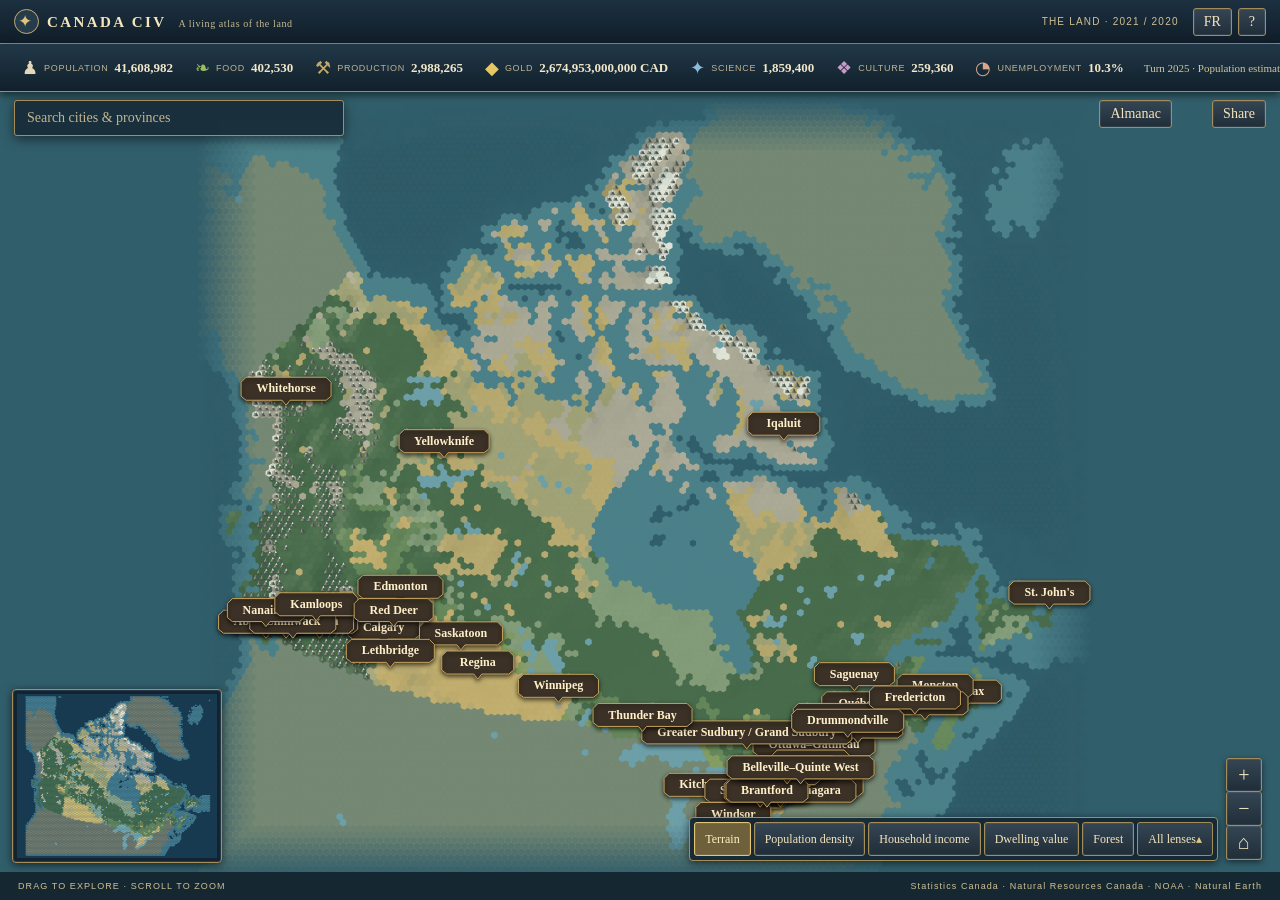
==== web/index.html @ 25f33d13 "ws-hooks: wire shared shell hooks for hash, clicks, chrome, and Escape" ====
<!doctype html>
<html lang="en">
<head>
  <meta charset="utf-8">
  <meta name="viewport" content="width=device-width, initial-scale=1">
  <title>Canada Civ</title>
  <link rel="stylesheet" href="css/style.css">
  <link rel="stylesheet" href="css/panels.css">
  <link rel="stylesheet" href="css/lenses.css">
  <link rel="stylesheet" href="css/chrome.css">
</head>
<body>
  <canvas id="map" aria-label="Map of Canada"></canvas>
  <header>
    <div class="brand"><span class="leaf" aria-hidden="true">✦</span><div><b>CANADA CIV</b><small id="subtitle">A living atlas of the land</small></div></div>
    <div class="header-right"><span class="tag" id="vintage">THE LAND · 2021 / 2020</span><button id="lang" aria-label="Français">FR</button><button id="help" aria-label="Help">?</button></div>
  </header>
  <div id="yield-bar"></div>
  <div id="lens-bar"></div>
  <div id="search-root"></div>
  <div id="panel-root"></div>
  <div id="legend-root"></div>
  <div id="almanac-root"></div>
  <div id="share-root"></div>
  <div id="advisors-root"></div>
  <div id="loading">Surveying the land…</div>
  <div class="minimap-frame"><canvas id="minimap" tabindex="0" width="200" height="164" aria-label="Overview map; drag to navigate"></canvas></div>
  <div class="controls"><button id="plus" aria-label="Zoom in">+</button><button id="minus" aria-label="Zoom out">−</button><button id="home" aria-label="Reset view">⌂</button></div>
  <footer><span id="hint">DRAG TO EXPLORE · SCROLL TO ZOOM</span><span id="credit">Statistics Canada · Natural Resources Canada · NOAA · Natural Earth</span></footer>
  <div id="dialog" role="dialog" aria-labelledby="helpTitle" hidden><button id="close" aria-label="Close">×</button><h2 id="helpTitle">Explore the map</h2><p id="helpText">Drag to pan, scroll or use + and − to zoom. This is a schematic atlas, not a legal boundary map. Terrain uses 2020 land cover and MRDEM elevation. Data: Statistics Canada Open Licence; Open Government Licence – Canada; NOAA; Natural Earth.</p></div>
  <script type="module" src="js/main.js"></script>
</body>
</html>
---- web/css/style.css ----
* { box-sizing: border-box; }
html, body { margin: 0; width: 100%; height: 100%; overflow: hidden; background: #132f43; color: #f3e5bd; font-family: Georgia, serif; }
#map { position: absolute; width: 100%; height: 100%; touch-action: none; }
header { position: absolute; top: 0; left: 0; right: 0; height: 44px; display: flex; align-items: center; justify-content: space-between; padding: 0 14px; background: linear-gradient(#1c3040, #101d29); border-bottom: 1px solid #aa8c4d; box-shadow: 0 2px 8px #0009; }
.brand { display: flex; align-items: center; gap: 8px; letter-spacing: .15em; white-space: nowrap; }
.brand b { font-size: 15px; }
.brand small { display: inline; margin-left: 12px; font-size: 10px; letter-spacing: .06em; color: #c4b993; }
.leaf { display: grid; place-items: center; width: 25px; height: 25px; border: 1px solid #c7ab6e; border-radius: 50%; color: #e0c47c; background: #273c4b; font-size: 17px; }
.header-right { display: flex; align-items: center; gap: 6px; }
.tag, footer { font: 10px Arial, sans-serif; letter-spacing: .12em; color: #d0bf94; }
.tag { margin-right: 8px; }
button { cursor: pointer; color: #f5e5bd; background: linear-gradient(#354553, #202e39); border: 1px solid #a48c5b; border-radius: 3px; font: 14px Georgia, serif; padding: 5px 10px; box-shadow: inset 0 0 0 1px #ffffff12; }
button:hover { background: #52604a; }
button:focus-visible, #minimap:focus-visible { outline: 2px solid #fff1bd; outline-offset: 2px; }
.controls { position: absolute; right: 18px; bottom: 40px; display: flex; flex-direction: column; filter: drop-shadow(0 2px 3px #0008); }
.controls button { width: 36px; height: 34px; font-size: 20px; padding: 0; }
.controls button + button { border-top: 0; }
.minimap-frame { position: absolute; left: 12px; bottom: 37px; padding: 4px; border: 1px solid #a48c5b; border-radius: 4px; background: #122332; box-shadow: 0 2px 8px #0009, inset 0 0 0 1px #ffffff18; }
#minimap { display: block; width: 200px; height: 164px; cursor: crosshair; touch-action: none; }
footer { position: absolute; bottom: 0; left: 0; right: 0; padding: 9px 18px; display: flex; justify-content: space-between; gap: 12px; background: #111f29d9; font-size: 9px; pointer-events: none; }
#loading { position: absolute; top: 50%; left: 50%; transform: translate(-50%, -50%); padding: 14px 24px; color: #f3e5bd; background: #142a36e8; border: 1px solid #a48c5b; box-shadow: 0 4px 18px #0008; font-size: 20px; white-space: nowrap; }
#dialog { position: absolute; top: 55px; right: 14px; width: min(400px, 90vw); padding: 20px 24px; background: #1c2d38; border: 1px solid #c2a569; box-shadow: 0 5px 20px #0009; line-height: 1.6; }
#close { float: right; }
#dialog h2 { font-weight: normal; }
@media (max-width: 600px) { header { height: 42px; padding: 0 8px; } .tag, .brand small, #credit { display: none; } .brand b { font-size: 13px; } footer { justify-content: center; } .minimap-frame { left: 8px; bottom: 33px; } #minimap { width: 132px; height: 108px; } .controls { right: 8px; bottom: 35px; } }

/* Keep the shared chrome rows clear of the national yields and each other. */
body #search-root, body .almanac-launch, body .share-trigger { top: 100px; }
body .city-roster, body .cc-panel, body .yield-report { top: 145px; }
body .yield-report { max-height: calc(100vh - 160px); }
body #dialog { z-index: 30; }
@media (max-width: 600px) {
  body #search-root, body .almanac-launch, body .share-trigger { top: 93px; }
  body .city-roster, body .yield-report { top: 135px; }
  body .yield-report { max-height: calc(100vh - 165px); }
  body .cc-panel { top: auto; }
}
---- web/css/panels.css ----
/* Atlas panels and national yield bar. */
#yield-bar { position: absolute; z-index: 5; top: 44px; left: 0; right: 0; display: flex; align-items: stretch; gap: 2px; min-height: 48px; padding: 3px 12px; overflow-x: auto; scrollbar-width: thin; background: linear-gradient(#213747f5, #101d29f5); border-bottom: 1px solid #a48c5b; box-shadow: 0 3px 8px #0008; }
.yield-chip { display: flex; flex: 0 0 auto; align-items: center; gap: 6px; padding: 4px 9px; background: transparent; border: 1px solid transparent; box-shadow: none; white-space: nowrap; }
.yield-chip:hover, .yield-chip[aria-expanded="true"] { background: #5d502b99; border-color: #b59b62; }
.yield-icon { color: #d9be77; font-size: 18px; }
.yield-label { display: block; color: #bdb392; font: 9px Arial, sans-serif; letter-spacing: .08em; text-transform: uppercase; }
.yield-value { display: block; color: #f2e7c9; font: bold 13px Georgia, serif; font-variant-numeric: tabular-nums; }
.yield-turn { align-self: center; margin-left: auto; padding: 0 8px; color: #d2c49e; font: 11px Georgia, serif; white-space: nowrap; }
.cc-panel, .yield-report { position: absolute; z-index: 8; color: #f1e2b9; background: linear-gradient(160deg, #293e50f7, #101d29fa 72%); border: 1px solid #a88f58; box-shadow: 0 5px 20px #000a, inset 0 0 0 1px #f4d8991c; }
.cc-panel { top: 93px; right: 12px; bottom: 35px; width: min(410px, calc(100vw - 24px)); overflow-y: auto; }
.cc-panel[hidden], .yield-report[hidden], .city-roster-list[hidden] { display: none !important; }
.cc-panel-header { position: relative; padding: 17px 52px 14px 18px; background: linear-gradient(130deg, #354c5d, #1a2a38); border-bottom: 1px solid #b39a5c80; }
.cc-panel-header h2 { margin: 4px 0; color: #f3d38b; font-size: 25px; font-weight: normal; letter-spacing: .06em; }
.cc-panel-header p { margin: 4px 0; color: #c7b991; font: 12px/1.45 Arial, sans-serif; }
.cc-panel-kicker { color: #d2b66e; font: 10px Arial, sans-serif; text-transform: uppercase; letter-spacing: .16em; }
.cc-panel-close, .yield-report-close { position: absolute; top: 10px; right: 10px; width: 30px; height: 30px; padding: 0; border-radius: 50%; font-size: 19px; line-height: 1; }
.cc-panel-tabs { display: flex; gap: 4px; padding: 7px 10px; border-bottom: 1px solid #a58c5580; background: #101d29; }
.cc-panel-tab { flex: 1; padding: 7px 5px; font: 10px Arial, sans-serif; letter-spacing: .08em; text-transform: uppercase; }
.cc-panel-tab[aria-selected="true"] { color: #ffe1a0; background: #5d502f; border-color: #d3b977; }
.cc-panel-body { padding: 14px 17px 22px; }
.cc-panel-section { margin-bottom: 16px; }
.cc-panel-section h3 { margin: 0 0 9px; color: #e9cf91; font-size: 13px; font-weight: normal; text-transform: uppercase; letter-spacing: .13em; }
.cc-stat-grid { display: grid; grid-template-columns: repeat(2, minmax(0, 1fr)); gap: 6px; }
.cc-stat { min-width: 0; padding: 9px; background: #0e1a24b8; border: 1px solid #ad955a55; border-radius: 3px; }
.cc-stat-label { display: block; color: #bdb18f; font: 10px Arial, sans-serif; text-transform: uppercase; letter-spacing: .07em; }
.cc-stat-value { display: block; margin-top: 4px; color: #f2dfb0; font: bold 16px Georgia, serif; overflow-wrap: anywhere; }
.cc-stat-rank { display: block; margin-top: 3px; color: #d2b773; font: 11px Arial, sans-serif; }
.cc-panel-note, .city-roster-note, .yield-report-note { color: #c0b593; font: 11px/1.5 Arial, sans-serif; }
.cc-jobs-list { margin: 0; padding: 0; list-style: none; }
.cc-jobs-list li { display: flex; justify-content: space-between; gap: 12px; padding: 7px 2px; border-bottom: 1px solid #bda15a30; font: 12px Arial, sans-serif; }
.yield-report { top: 99px; left: 12px; width: min(620px, calc(100vw - 24px)); max-height: calc(100vh - 120px); overflow-y: auto; padding: 16px 18px; }
.yield-report-header { position: relative; padding-right: 40px; border-bottom: 1px solid #b59b6280; }
.yield-report-header h2 { margin: 0 0 10px; color: #f3d38b; font-size: 23px; font-weight: normal; }
.yield-report-close { top: 0; right: 0; }
.yield-report-columns { display: grid; grid-template-columns: repeat(2, minmax(0, 1fr)); gap: 18px; }
.yield-report-columns h3 { color: #e5c681; font-size: 12px; text-transform: uppercase; letter-spacing: .1em; }
.yield-report-list { margin: 0; padding: 0; list-style: none; }
.yield-report-row { display: flex; justify-content: space-between; gap: 8px; padding: 6px 2px; border-bottom: 1px solid #bda15a30; font: 12px Arial, sans-serif; }
.city-roster { position: absolute; z-index: 6; top: 100px; left: 12px; width: min(260px, calc(100vw - 24px)); color: #e9dab4; background: #142532f2; border: 1px solid #9f895a; box-shadow: 0 3px 10px #0008; }
.city-roster-toggle { width: 100%; text-align: left; border: 0; border-radius: 0; color: #f0d79b; font-size: 13px; }
.city-roster-list { max-height: min(55vh, 460px); overflow-y: auto; padding: 6px; }
.city-roster-note { margin: 4px 5px 8px; }
.city-roster-item { display: block; width: 100%; padding: 6px 8px; text-align: left; border: 0; border-bottom: 1px solid #a28f5c33; border-radius: 0; background: transparent; box-shadow: none; font-size: 12px; }
@media (max-width: 600px) {
  #yield-bar { top: 42px; min-height: 44px; padding: 2px 6px; }
  .yield-chip { padding: 3px 7px; }
  .yield-turn { margin-left: 0; }
  .cc-panel { top: auto; right: 0; bottom: 28px; width: 100%; max-height: 58vh; }
  .cc-panel-header { padding: 12px 48px 10px 14px; }
  .cc-panel-header h2 { font-size: 21px; }
  .yield-report { top: 92px; left: 6px; width: calc(100vw - 12px); max-height: calc(100vh - 130px); }
  .city-roster { top: 93px; left: 8px; }
}
.yield-chip[aria-pressed="true"] { background: #5d502b99; border-color: #b59b62; }
.yield-icon { color: var(--yield-color, #d9be77); }
.yield-report-title small { color: #d2b66e; font: 10px Arial, sans-serif; letter-spacing: .14em; }
.yield-report-total { color: #f2dfb0; font-weight: bold; }
.yield-report-empty { color: #c0b593; font: 12px Arial, sans-serif; }
.yield-report-number { white-space: nowrap; color: #f2dfb0; }
---- web/css/lenses.css ----
/* Lens controls share the atlas's bronze and deep-blue palette. */
#lens-bar { position: absolute; right: 62px; bottom: 39px; z-index: 3; max-width: calc(100vw - 290px); }
.lens-dock { display: flex; align-items: stretch; gap: 3px; padding: 4px; border: 1px solid #a48c5b; border-radius: 4px; background: #142633ed; box-shadow: 0 2px 8px #0009; }
.lens-choice, .lens-picker summary { min-height: 34px; white-space: nowrap; font-size: 12px; }
.lens-choice.is-active { color: #fff2c4; border-color: #e2c477; background: #6d603b; }
.lens-picker { position: relative; }
.lens-picker summary { display: flex; align-items: center; padding: 5px 10px; cursor: pointer; list-style: none; border: 1px solid #a48c5b; border-radius: 3px; background: linear-gradient(#354553, #202e39); }
.lens-picker summary::-webkit-details-marker { display: none; }
.lens-picker summary::after { content: ' ▴'; color: #e1c680; }
.lens-picker summary:focus-visible { outline: 2px solid #fff1bd; outline-offset: 2px; }
.lens-picker-menu { position: absolute; right: 0; bottom: calc(100% + 8px); width: min(290px, calc(100vw - 24px)); max-height: min(65vh, 480px); overflow-y: auto; padding: 12px; border: 1px solid #b49a63; background: #182b38f7; box-shadow: 0 5px 18px #000b; }
.lens-picker-menu h3 { margin: 10px 0 5px; color: #d0b879; font: 11px Arial, sans-serif; text-transform: uppercase; letter-spacing: .1em; }
.lens-picker-menu section:first-child h3 { margin-top: 0; }
.lens-picker-menu .lens-choice { display: block; width: 100%; text-align: left; white-space: normal; margin: 3px 0; }
#legend-root { position: absolute; right: 62px; bottom: 91px; z-index: 2; width: min(320px, calc(100vw - 24px)); }
.lens-legend { padding: 13px 15px; color: #f3e5bd; border: 1px solid #b49a63; background: #172a37f2; box-shadow: 0 3px 15px #0009; }
.lens-legend__heading { margin: 0 0 4px; font-size: 16px; font-weight: normal; }
.lens-legend__unit, .lens-legend__note, .lens-legend__empty, .lens-legend__scale, .lens-legend__brush-controls { font: 12px/1.4 Arial, sans-serif; }
.lens-legend__unit { color: #d5c79e; }
.lens-legend__note, .lens-legend__empty { margin: 8px 0 0; color: #d2c8ac; }
.lens-legend__histogram { position: relative; display: flex; align-items: end; gap: 1px; height: 64px; margin-top: 10px; cursor: crosshair; touch-action: none; border-bottom: 1px solid #cfbb83; }
.lens-legend__bar { flex: 1; min-width: 0; height: var(--bar-height); }
.lens-legend__selection { position: absolute; top: 0; bottom: 0; left: var(--brush-left); width: var(--brush-width); border: 1px solid #fff1bd; background: #fff4c322; pointer-events: none; }
.lens-legend__scale { display: flex; justify-content: space-between; gap: 8px; color: #d5c79e; }
.lens-legend__brush-controls { display: flex; flex-wrap: wrap; align-items: center; gap: 5px 10px; margin-top: 8px; }
.lens-legend__range { width: 100%; accent-color: #d5b968; }
.lens-legend__reset { font-size: 12px; }
@media (max-width: 700px) {
  #lens-bar { left: 8px; right: 8px; bottom: 156px; max-width: none; }
  .lens-dock { overflow-x: auto; }
  .lens-picker { position: static; }
  .lens-picker-menu { right: 0; bottom: calc(100% + 6px); }
  #legend-root { right: 8px; bottom: 207px; width: min(320px, calc(100vw - 16px)); max-height: calc(100vh - 260px); overflow-y: auto; }
}
@media (max-width: 700px) {
  /* Leave the full picker visible and its upward-opening menu unclipped. */
  .lens-dock { overflow: visible; }
  .lens-dock > .lens-choice:nth-child(n+3) { display: none; }
  .lens-legend__range input { max-width: 100%; }
}
---- web/css/chrome.css ----
/* Shared atlas chrome. */
#search-root { position: absolute; z-index: 5; top: 55px; left: 14px; width: min(330px, calc(100vw - 28px)); }
.search-input { width: 100%; padding: 9px 12px; color: #f3e5bd; background: #192d39f2; border: 1px solid #a48c5b; border-radius: 3px; font: 14px Georgia, serif; box-shadow: 0 3px 12px #0008; }
.search-input::placeholder { color: #c2b592; }
.search-input:focus-visible, .share-url:focus-visible { outline: 2px solid #fff1bd; outline-offset: 2px; }
.search-results { margin: 3px 0 0; padding: 4px; max-height: min(55vh, 420px); overflow: auto; background: #192d39; border: 1px solid #a48c5b; box-shadow: 0 5px 18px #0009; list-style: none; }
.search-result { display: flex; width: 100%; align-items: center; justify-content: space-between; gap: 12px; padding: 9px; text-align: left; border: 0; box-shadow: none; background: transparent; }
.search-result-type { color: #c4b993; font: 11px Arial, sans-serif; }
.search-empty { padding: 12px; color: #d5c8a3; }
.almanac-launch, .share-trigger { position: absolute; z-index: 5; top: 55px; }
.almanac-launch { right: 108px; }
.share-trigger { right: 14px; }
.almanac-overlay, .share-overlay { position: fixed; z-index: 20; inset: 0; display: grid; place-items: center; padding: 18px; background: #07141dcc; }
.almanac-overlay[hidden], .share-overlay[hidden], .search-results[hidden] { display: none; }
.almanac-dialog, .share-dialog { width: min(760px, 100%); max-height: min(90vh, 850px); overflow: auto; padding: 22px; color: #f3e5bd; background: #1b2d39; border: 1px solid #c2a569; border-radius: 3px; box-shadow: 0 8px 32px #000b; line-height: 1.5; }
.share-dialog { width: min(520px, 100%); }
.almanac-header { display: flex; justify-content: space-between; align-items: center; gap: 12px; }
.almanac-header h2, .share-dialog h2 { margin: 0 0 12px; font-weight: normal; }
.almanac-tabs, .share-actions { display: flex; flex-wrap: wrap; gap: 6px; margin: 12px 0; }
.almanac-tabs [aria-selected="true"], .almanac-tabs [aria-current="page"] { background: #69704e; }
.almanac-content { overflow-wrap: anywhere; }
.almanac-content a, .share-dialog a { color: #e8d18e; }
.almanac-entry { border-top: 1px solid #aa8c4d66; padding: 10px 0; }
.almanac-entry h3, .almanac-entry h4 { margin: 0 0 4px; }
.almanac-entry p { margin: 4px 0; }
.almanac-meta { color: #d0bf94; font: 12px/1.5 Arial, sans-serif; }
.share-url { width: 100%; color: #f3e5bd; background: #101f2b; border: 1px solid #a48c5b; padding: 8px; }
.share-status { min-height: 1.5em; color: #ded0a8; }
@media (max-width: 600px) {
  #search-root { top: 49px; width: min(220px, calc(100vw - 165px)); left: 8px; }
  .almanac-launch, .share-trigger { top: 49px; padding: 6px; font-size: 12px; }
  .almanac-launch { right: 72px; }
  .share-trigger { right: 8px; }
  .almanac-overlay, .share-overlay { align-items: end; padding: 0; }
  .almanac-dialog, .share-dialog { width: 100%; max-height: 85vh; border-radius: 6px 6px 0 0; padding: 16px; }
}
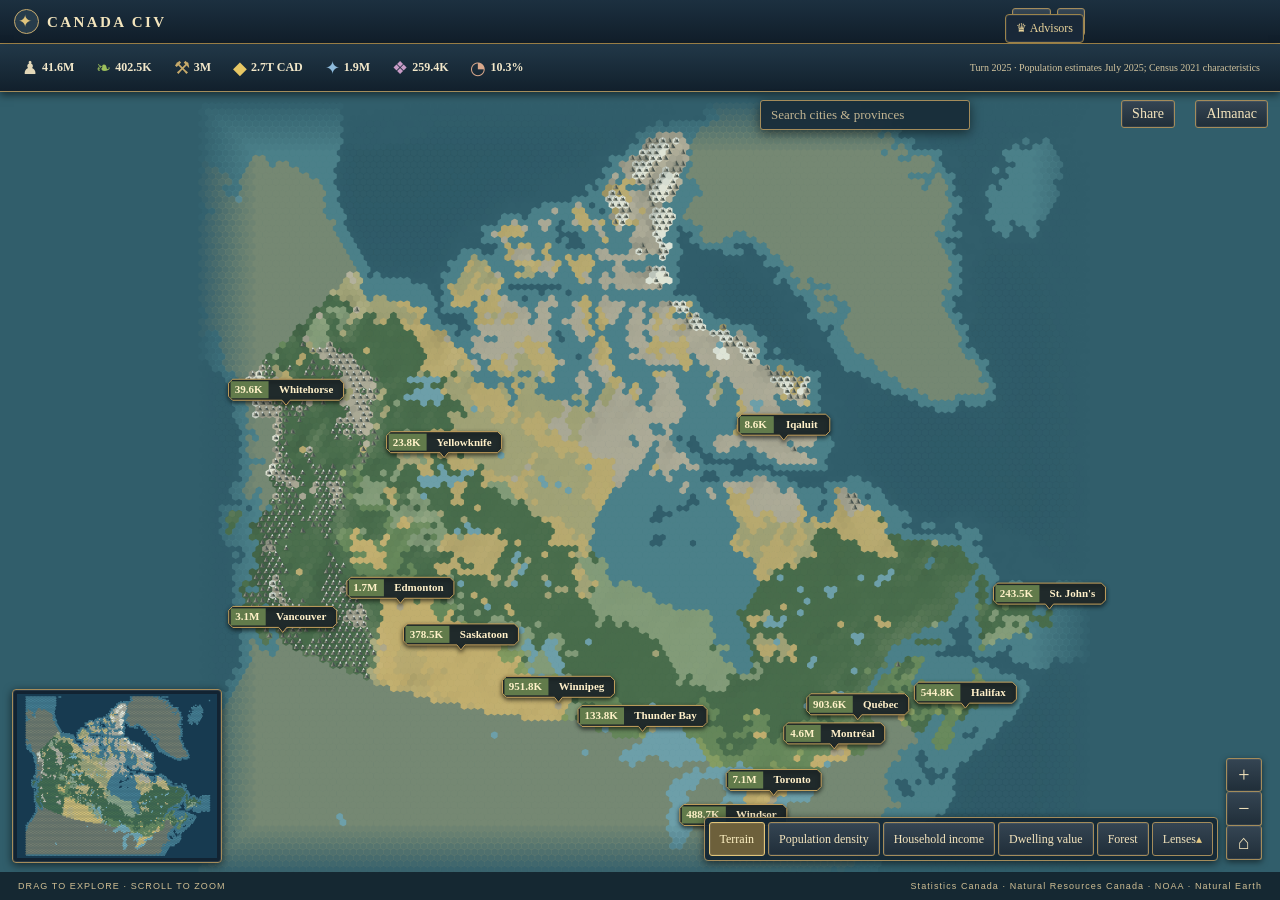
==== commit 7061a697: "Integrate second-wave streams and confirm official statistics Link the Advisors stylesheet, merge re" ====
--- a/web/index.html
+++ b/web/index.html
@@ -8,6 +8,7 @@
   <link rel="stylesheet" href="css/panels.css">
   <link rel="stylesheet" href="css/lenses.css">
   <link rel="stylesheet" href="css/chrome.css">
+  <link rel="stylesheet" href="css/advisors.css">
 </head>
 <body>
   <canvas id="map" aria-label="Map of Canada"></canvas>
--- a/web/css/panels.css
+++ b/web/css/panels.css
@@ -57,3 +57,23 @@
 .yield-report-total { color: #f2dfb0; font-weight: bold; }
 .yield-report-empty { color: #c0b593; font: 12px Arial, sans-serif; }
 .yield-report-number { white-space: nowrap; color: #f2dfb0; }
+
+/* Keep the national figures in the header on wide screens; use a second
+   scrollable strip where the complete bar cannot fit. */
+#yield-bar { height: 48px; min-height: 0; }
+.yield-chip { gap: 4px; }
+.yield-label { display: none; }
+.yield-value { font-size: 12px; }
+.yield-turn { font-size: 10px; }
+@media (min-width: 1600px) {
+  #yield-bar { top: 0; left: 158px; right: 535px; height: 44px; padding: 0 5px; background: transparent; border: 0; box-shadow: none; }
+  .yield-chip { padding: 2px 5px; }
+  .cc-panel { top: 45px; }
+  .yield-report, .city-roster { top: 50px; }
+}
+@media (max-width: 900px) {
+  #yield-bar { top: 42px; height: 44px; padding: 2px 6px; }
+  .cc-panel { top: auto; right: 0; bottom: 28px; width: 100%; max-height: 58vh; }
+  .yield-report { top: 136px; left: 6px; width: calc(100vw - 12px); max-height: calc(100vh - 165px); }
+  .city-roster { top: 136px; left: 8px; }
+}
--- a/web/css/lenses.css
+++ b/web/css/lenses.css
@@ -8,15 +8,23 @@
 .lens-picker summary::-webkit-details-marker { display: none; }
 .lens-picker summary::after { content: ' ▴'; color: #e1c680; }
 .lens-picker summary:focus-visible { outline: 2px solid #fff1bd; outline-offset: 2px; }
-.lens-picker-menu { position: absolute; right: 0; bottom: calc(100% + 8px); width: min(290px, calc(100vw - 24px)); max-height: min(65vh, 480px); overflow-y: auto; padding: 12px; border: 1px solid #b49a63; background: #182b38f7; box-shadow: 0 5px 18px #000b; }
-.lens-picker-menu h3 { margin: 10px 0 5px; color: #d0b879; font: 11px Arial, sans-serif; text-transform: uppercase; letter-spacing: .1em; }
+.lens-picker-menu { position: absolute; right: 0; bottom: calc(100% + 8px); width: min(420px, calc(100vw - 24px)); max-height: min(65vh, 480px); overflow-y: auto; padding: 12px; border: 1px solid #b49a63; background: #182b38f7; box-shadow: 0 5px 18px #000b; }
+.lens-picker-title { margin: 0 0 8px; padding-bottom: 8px; border-bottom: 1px solid #a48c5b66; color: #d0b879; font: 11px Georgia, serif; text-transform: uppercase; letter-spacing: .1em; }
+.lens-picker-menu section { display: grid; grid-template-columns: repeat(2, minmax(0, 1fr)); gap: 3px; }
+.lens-picker-menu h3 { grid-column: 1 / -1; margin: 10px 0 5px; color: #d0b879; font: 11px Arial, sans-serif; text-transform: uppercase; letter-spacing: .1em; }
 .lens-picker-menu section:first-child h3 { margin-top: 0; }
-.lens-picker-menu .lens-choice { display: block; width: 100%; text-align: left; white-space: normal; margin: 3px 0; }
-#legend-root { position: absolute; right: 62px; bottom: 91px; z-index: 2; width: min(320px, calc(100vw - 24px)); }
+.lens-picker-menu .lens-choice { display: block; width: 100%; text-align: left; white-space: normal; margin: 0; }
+#legend-root { position: absolute; right: 62px; bottom: 91px; z-index: 2; width: min(320px, calc(100vw - 24px)); max-height: calc(100vh - 140px); overflow-y: auto; }
 .lens-legend { padding: 13px 15px; color: #f3e5bd; border: 1px solid #b49a63; background: #172a37f2; box-shadow: 0 3px 15px #0009; }
+.lens-legend__header { display: flex; align-items: center; justify-content: space-between; gap: 8px; }
 .lens-legend__heading { margin: 0 0 4px; font-size: 16px; font-weight: normal; }
+.lens-legend__close { width: 24px; height: 24px; padding: 0; border-radius: 50%; font: 16px/1 Arial, sans-serif; }
+.lens-legend__description { margin: 5px 0; color: #d5c79e; font: 12px/1.4 Arial, sans-serif; }
 .lens-legend__unit, .lens-legend__note, .lens-legend__empty, .lens-legend__scale, .lens-legend__brush-controls { font: 12px/1.4 Arial, sans-serif; }
 .lens-legend__unit { color: #d5c79e; }
+.lens-legend__missing, .lens-legend__vintage { margin-top: 6px; color: #d5c79e; font: 11px/1.4 Arial, sans-serif; }
+.lens-legend__missing { display: flex; align-items: center; gap: 6px; }
+.lens-legend__missing-swatch { width: 12px; height: 12px; background: #46535a; border: 1px solid #a7a9a0; }
 .lens-legend__note, .lens-legend__empty { margin: 8px 0 0; color: #d2c8ac; }
 .lens-legend__histogram { position: relative; display: flex; align-items: end; gap: 1px; height: 64px; margin-top: 10px; cursor: crosshair; touch-action: none; border-bottom: 1px solid #cfbb83; }
 .lens-legend__bar { flex: 1; min-width: 0; height: var(--bar-height); }
--- a/web/css/chrome.css
+++ b/web/css/chrome.css
@@ -34,3 +34,22 @@
   .almanac-overlay, .share-overlay { align-items: end; padding: 0; }
   .almanac-dialog, .share-dialog { width: 100%; max-height: 85vh; border-radius: 6px 6px 0 0; padding: 16px; }
 }
+
+/* Align the independent chrome roots with the shell header and yield strip. */
+header { z-index: 5; }
+.brand small, #vintage { display: none; }
+.header-right { position: absolute; right: 195px; }
+#search-root { top: 7px; left: auto; right: 310px; width: 210px; z-index: 6; }
+.search-input { padding: 6px 10px; font-size: 13px; }
+.almanac-launch, .share-trigger { top: 7px; z-index: 6; }
+.almanac-launch { right: 12px; }
+.share-trigger { right: 105px; }
+#dialog { z-index: 20; }
+@media (max-width: 900px) {
+  header { height: 42px; padding: 0 8px; }
+  .header-right { right: 8px; }
+  #search-root { top: 92px; left: 8px; right: auto; width: min(300px, calc(100vw - 165px)); }
+  .almanac-launch, .share-trigger { top: 92px; padding: 6px; font-size: 12px; }
+  .almanac-launch { right: 72px; }
+  .share-trigger { right: 8px; }
+}
--- a/web/css/advisors.css
+++ b/web/css/advisors.css
@@ -0,0 +1,43 @@
+/* Advisors dock: deliberately independent of the map and other panels. */
+.adv-launch { position: fixed; top: 14px; right: 196px; z-index: 22; padding: 6px 10px; border: 1px solid #9b834b; border-radius: 4px; background: #192838; color: #e9d39a; cursor: pointer; font: 12px Georgia, serif; }
+.adv-launch:hover, .adv-launch:focus-visible { background: #3a3529; outline: 2px solid #e0bb60; }
+.adv-panel { position: fixed; z-index: 38; top: 74px; bottom: 0; left: 0; width: min(420px, 100vw); display: flex; flex-direction: column; background: #142130; color: #e2d6b4; border: 1px solid #756440; box-shadow: 3px 0 20px #0009; font: 13px/1.45 system-ui, sans-serif; }
+.adv-panel[hidden] { display: none; }
+.adv-nav { display: flex; align-items: center; gap: 3px; padding: 8px; border-bottom: 1px solid #76623b; overflow-x: auto; flex-shrink: 0; }
+.adv-nav-button, .adv-close { flex: 0 0 auto; width: 27px; height: 27px; border: 1px solid #665d49; border-radius: 50%; color: #dfc991; background: #243444; cursor: pointer; }
+.adv-nav-button.is-active, .adv-nav-button:hover, .adv-nav-button:focus-visible { border-color: var(--accent, #dfbb6d); color: #fff0bd; box-shadow: 0 0 0 2px #b98f42; outline: none; }
+.adv-close { margin-left: auto; font-size: 19px; line-height: 20px; }
+.adv-body { overflow-y: auto; padding: 17px 16px 30px; overscroll-behavior: contain; }
+.adv-kicker { color: #d0a95d; font-size: 10px; letter-spacing: .15em; text-transform: uppercase; }
+.adv-heading { margin: 2px 0 5px; color: #efd99e; font: 22px/1.15 Georgia, serif; font-variant: small-caps; }
+.adv-intro, .adv-note { margin: 0 0 14px; color: #b4aa90; font-size: 12px; }
+.adv-council { display: grid; gap: 6px; }
+.adv-card { display: flex; align-items: center; gap: 11px; width: 100%; padding: 8px; text-align: left; border: 1px solid #655b47; border-radius: 4px; color: inherit; background: linear-gradient(100deg, #283442, #111c29); cursor: pointer; }
+.adv-card:hover, .adv-card:focus-visible, .adv-rank:hover, .adv-rank:focus-visible { border-color: var(--accent, #d7b56b); background: #2e3940; outline: none; }
+.adv-medallion { display: inline-grid; place-items: center; flex: 0 0 auto; width: 31px; height: 31px; border-radius: 50%; border: 2px solid var(--accent, #d1b878); box-shadow: inset 0 0 0 2px #152231; color: #fff0be; background: #514b38; font: 19px Georgia, serif; }
+.adv-medallion-large { width: 54px; height: 54px; font-size: 30px; }
+.adv-card-copy { display: grid; gap: 2px; }
+.adv-card-copy strong { color: #e5d39f; font: 15px Georgia, serif; }
+.adv-card-copy span { color: #b4aa90; font-size: 11px; }
+.adv-dashboard-head { display: flex; align-items: center; gap: 14px; margin-bottom: 16px; }
+.adv-dashboard-head .adv-intro { margin-bottom: 0; }
+.adv-tile { padding: 11px; margin-bottom: 12px; border: 1px solid #605b4f; border-radius: 4px; background: #1c2b3a; }
+.adv-tile strong { display: block; color: #eed79a; font: 19px Georgia, serif; }
+.adv-caveat, .adv-empty-box { padding: 10px; margin: 12px 0; border-left: 3px solid #c59645; background: #29343a; color: #e6dbc0; }
+.adv-section { margin: 18px 0; }
+.adv-section h3 { margin: 0 0 7px; color: #e7ce8d; font: 16px Georgia, serif; }
+.adv-empty { color: #c3b79b; }
+.adv-ranking { display: grid; gap: 4px; }
+.adv-rank { padding: 5px 6px; border: 1px solid transparent; border-radius: 3px; color: #e6ddc8; background: transparent; text-align: left; cursor: pointer; }
+.adv-rank-line { display: flex; justify-content: space-between; gap: 10px; }
+.adv-track, .adv-fill { display: block; height: 3px; border-radius: 2px; }
+.adv-track { margin-top: 4px; background: #344354; }.adv-fill { background: #d3b45f; }
+.adv-controls { display: grid; grid-template-columns: 1fr 1fr; gap: 8px; }.adv-control:first-child { grid-column: 1 / -1; }
+.adv-control { display: grid; gap: 3px; color: #d6c59e; font-size: 11px; }.adv-control select { width: 100%; min-height: 36px; padding: 5px; background: #1c2d3c; color: #f1e4c6; border: 1px solid #76694d; border-radius: 3px; }
+.adv-scatter { display: block; width: 100%; background: #101c29; border: 1px solid #4e554e; }.adv-scatter circle { fill: #d5b75f; stroke: #f5df9c; cursor: pointer; }.adv-scatter circle:hover, .adv-scatter circle:focus { fill: #fff1b5; outline: none; stroke: #fff; stroke-width: 2px; }
+.adv-table-scroll { max-height: 320px; overflow: auto; }.adv-table { width: 100%; border-collapse: collapse; font-size: 11px; }.adv-table th, .adv-table td { padding: 6px; border-bottom: 1px solid #36414a; text-align: right; }.adv-table th:first-child, .adv-table td:first-child { text-align: left; }.adv-table th { position: sticky; top: 0; background: #1b2a38; color: #d8c898; }.adv-place { padding: 2px 0; color: #e7d59d; background: none; border: 0; text-align: left; text-decoration: underline; cursor: pointer; }
+@media (max-width: 700px) { .adv-launch { top: 57px; right: 8px; } .adv-panel { top: auto; bottom: 0; width: 100%; max-height: 72vh; border-radius: 10px 10px 0 0; } .adv-body { min-height: 0; } }
+.adv-card-copy .adv-card-title { color: #c8a35b; font-size: 9px; letter-spacing: .08em; text-transform: uppercase; }
+.adv-rank.is-selected, .adv-table tr.is-selected { background: #485042; box-shadow: inset 3px 0 #d5b55e; }
+.adv-source a { color: #e4cb89; }
+.adv-selection { padding: 7px 9px; color: #f0d995; background: #394336; border-left: 3px solid #d5b55e; }
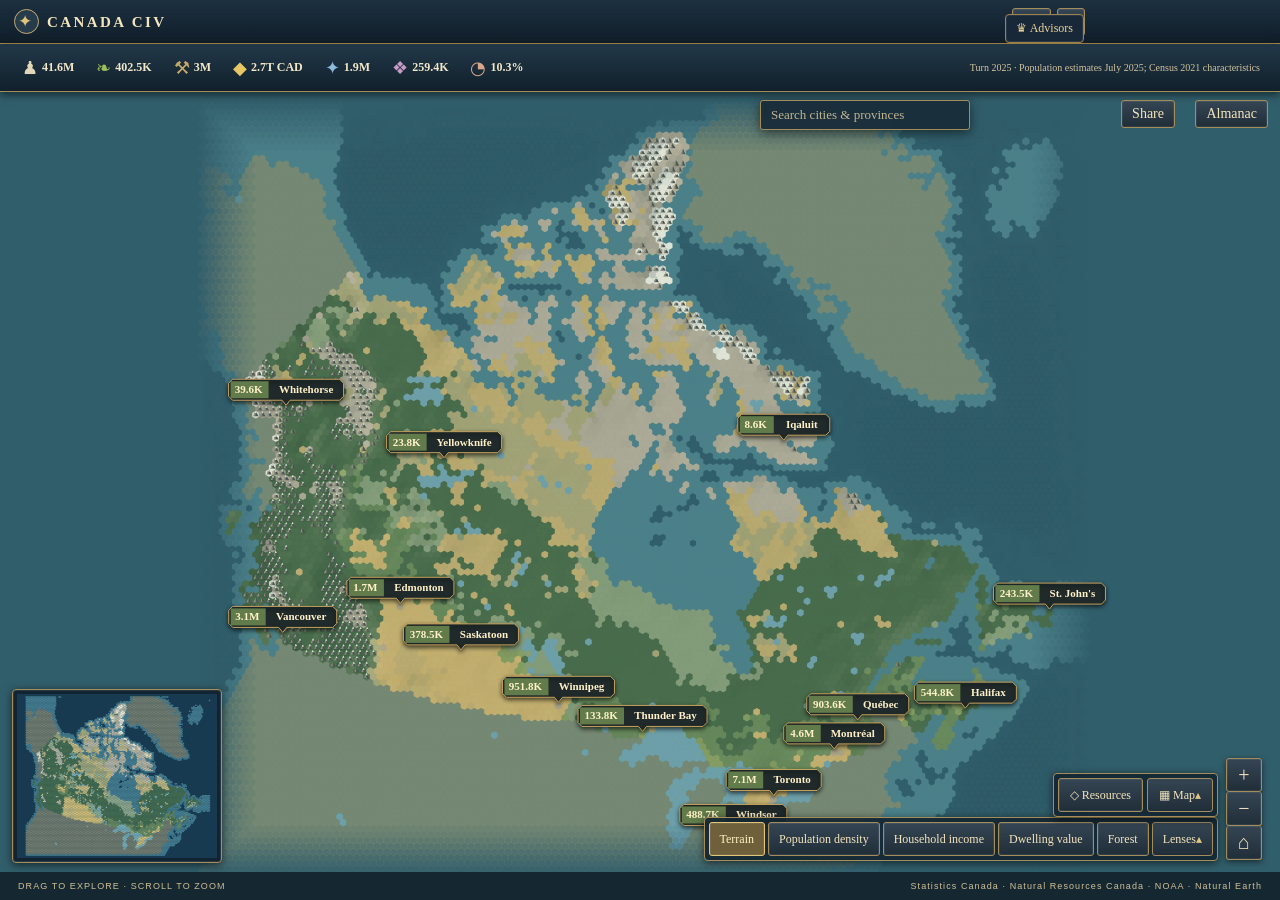
==== commit 662aa877: "Merge M2 source catalogues and link new stylesheets Record official Parks Canada and CGNDB product i" ====
--- a/web/index.html
+++ b/web/index.html
@@ -9,6 +9,8 @@
   <link rel="stylesheet" href="css/lenses.css">
   <link rel="stylesheet" href="css/chrome.css">
   <link rel="stylesheet" href="css/advisors.css">
+  <link rel="stylesheet" href="css/citizens.css">
+  <link rel="stylesheet" href="css/layers.css">
 </head>
 <body>
   <canvas id="map" aria-label="Map of Canada"></canvas>
--- a/web/css/panels.css
+++ b/web/css/panels.css
@@ -61,6 +61,7 @@
 /* Keep the national figures in the header on wide screens; use a second
    scrollable strip where the complete bar cannot fit. */
 #yield-bar { height: 48px; min-height: 0; }
+.yield-strip { display: contents; }
 .yield-chip { gap: 4px; }
 .yield-label { display: none; }
 .yield-value { font-size: 12px; }
@@ -77,3 +78,14 @@
   .yield-report { top: 136px; left: 6px; width: calc(100vw - 12px); max-height: calc(100vh - 165px); }
   .city-roster { top: 136px; left: 8px; }
 }
+
+@media (max-width: 600px) {
+  /* The figures scroll independently; the vintage stays in view. */
+  #yield-bar { display: flex; flex-direction: column; gap: 0; height: 82px; padding: 0; overflow: visible; }
+  .yield-strip { display: flex; flex: 0 0 40px; min-width: 0; overflow-x: auto; overflow-y: hidden; padding: 0 6px; scrollbar-width: thin; }
+  .yield-turn { align-self: stretch; flex: 1; min-height: 0; margin: 0; padding: 3px 9px; overflow-y: auto; white-space: normal; line-height: 1.3; }
+  /* A short, scrollable sheet leaves the dock and overview map usable. */
+  .cc-panel { bottom: 210px; max-height: max(120px, min(38vh, calc(100vh - 430px))); }
+  body .yield-report { top: 210px; max-height: calc(100vh - 240px); }
+  body .city-roster { top: 210px; }
+}
--- a/web/css/lenses.css
+++ b/web/css/lenses.css
@@ -40,6 +40,11 @@
   .lens-picker-menu { right: 0; bottom: calc(100% + 6px); }
   #legend-root { right: 8px; bottom: 207px; width: min(320px, calc(100vw - 16px)); max-height: calc(100vh - 260px); overflow-y: auto; }
 }
+@media (max-width: 600px) {
+  /* The picker and legend must remain interactive over a selected-area sheet. */
+  #lens-bar { z-index: 10; }
+  #legend-root { z-index: 9; }
+}
 @media (max-width: 700px) {
   /* Leave the full picker visible and its upward-opening menu unclipped. */
   .lens-dock { overflow: visible; }
--- a/web/css/chrome.css
+++ b/web/css/chrome.css
@@ -53,3 +53,13 @@
   .almanac-launch { right: 72px; }
   .share-trigger { right: 8px; }
 }
+
+@media (max-width: 600px) {
+  /* Give search and the translated launch buttons their own rows. */
+  body #search-root { top: 130px; left: 8px; right: 8px; width: auto; }
+  body #search-root:focus-within { z-index: 12; }
+  body .almanac-launch, body .share-trigger, body .adv-launch { top: 170px; min-height: 30px; padding: 6px 9px; font-size: 12px; }
+  body .almanac-launch { left: 8px; right: auto; }
+  body .share-trigger { left: 105px; right: auto; }
+  body .adv-launch { left: auto; right: 8px; }
+}
--- a/web/css/citizens.css
+++ b/web/css/citizens.css
@@ -0,0 +1,32 @@
+/* Standalone citizen profiles; the shell owns the surrounding City View panel. */
+.citizens {
+  --citizen-color-0: #82b7d0; --citizen-color-1: #c39b5a;
+  --citizen-color-2: #81b88c; --citizen-color-3: #b990c5;
+  --citizen-color-4: #d48269; --citizen-color-5: #d3bb72;
+  --citizen-color-6: #98a7d4; --citizen-color-7: #a8b4a3;
+  --citizen-color-8: #d5a69a; --citizen-color-9: #80b8b6;
+  color: #eee1c0;
+}
+.citizens-title, .citizens-row-title { margin: 0; color: #e8ce8c; font-family: Georgia, serif; font-weight: normal; text-transform: uppercase; letter-spacing: .12em; }
+.citizens-title { margin-bottom: 10px; font-size: 14px; }
+.citizens-row { margin: 0 0 7px; padding: 10px; background: #101e2acc; border: 1px solid #a88f584d; border-radius: 3px; }
+.citizens-row-title { font-size: 12px; }
+.citizens-universe, .citizens-figure-note, .citizens-total, .citizens-footnote, .citizens-rules, .citizens-source, .citizens-loading, .citizens-missing { color: #c7bb9b; font: 11px/1.45 Arial, sans-serif; }
+.citizens-universe { margin: 3px 0 6px; }
+.citizens-figures { display: flex; flex-wrap: wrap; align-items: end; gap: 3px; min-height: 25px; padding: 2px 0; }
+.citizens-figure { position: relative; display: inline-block; width: 12px; height: 23px; flex: 0 0 12px; }
+.citizens-figure::before { content: ''; position: absolute; top: 0; left: 3px; width: 6px; height: 6px; border-radius: 50%; background: #e2c7a4; box-shadow: 0 0 0 1px #080d12; }
+.citizens-figure::after { content: ''; position: absolute; top: 8px; left: 1px; width: 10px; height: 12px; border-radius: 3px 3px 1px 1px; background: var(--citizen-color); box-shadow: inset 0 -3px #0003, 0 2px 0 #070d14, 0 3px 0 #b5a68970; }
+.citizens-figure-note { margin: 4px 0 7px; }
+.citizens-legend { display: grid; grid-template-columns: repeat(auto-fit, minmax(150px, 1fr)); gap: 4px 10px; margin: 0; padding: 0; list-style: none; }
+.citizens-legend-item { display: flex; align-items: baseline; gap: 5px; font: 11px/1.35 Arial, sans-serif; }
+.citizens-swatch { flex: 0 0 8px; width: 8px; height: 8px; border-radius: 1px; background: var(--citizen-color); }
+.citizens-category { flex: 1; }
+.citizens-count { white-space: nowrap; color: #f1dfb7; font-weight: normal; font-variant-numeric: tabular-nums; }
+.citizens-total { margin: 7px 0 0; }
+.citizens-footnote { margin: 10px 0; }
+.citizens-rules { margin: 9px 0; }
+.citizens-rules summary { cursor: pointer; color: #e3cd96; }
+.citizens-rules p { margin: 5px 0; }
+.citizens-source a { color: #e3cd96; }
+.citizens-retry { margin-top: 4px; }
--- a/web/css/layers.css
+++ b/web/css/layers.css
@@ -0,0 +1,31 @@
+.map-layers { position: absolute; right: 62px; bottom: 83px; z-index: 4; display: flex; gap: 4px; padding: 4px; border: 1px solid #a48c5b; border-radius: 4px; background: #142633ed; box-shadow: 0 2px 8px #0009; }
+.map-layer-resource, .map-layer-trigger { min-height: 34px; padding: 5px 11px; white-space: nowrap; font-size: 12px; }
+.map-layer-resource[aria-pressed="true"] { color: #fff2c4; border-color: #e2c477; background: #6d603b; }
+.map-layer-menu { position: relative; }
+.map-layer-trigger { display: flex; align-items: center; cursor: pointer; list-style: none; border: 1px solid #a48c5b; border-radius: 3px; background: linear-gradient(#354553, #202e39); }
+.map-layer-trigger::-webkit-details-marker { display: none; }
+.map-layer-trigger::after { content: ' ▴'; color: #e1c680; }
+.map-layer-trigger:focus-visible { outline: 2px solid #fff1bd; outline-offset: 2px; }
+.map-layer-panel { position: absolute; right: 0; bottom: calc(100% + 8px); width: min(330px, calc(100vw - 24px)); max-height: min(68vh, 580px); overflow: auto; padding: 12px; border: 1px solid #b49a63; background: #182b38f7; box-shadow: 0 5px 18px #000b; color: #f3e5bd; }
+.map-layer-heading { margin: 0 0 8px; padding-bottom: 8px; border-bottom: 1px solid #a48c5b66; color: #d0b879; font: 11px Georgia, serif; text-transform: uppercase; letter-spacing: .1em; }
+.map-layer-row { display: flex; width: 100%; min-height: 38px; align-items: center; gap: 10px; margin: 3px 0; text-align: left; }
+.map-layer-icon { width: 22px; color: #e3c47c; text-align: center; font-size: 17px; }
+.map-layer-label { flex: 1; }
+.map-layer-switch { position: relative; width: 29px; height: 16px; border: 1px solid #9d987d; border-radius: 10px; background: #263640; }
+.map-layer-switch::after { content: ''; position: absolute; top: 2px; left: 2px; width: 10px; height: 10px; border-radius: 50%; background: #a6a293; }
+.map-layer-row[aria-pressed="true"] .map-layer-switch { background: #8c7136; border-color: #e1c680; }
+.map-layer-row[aria-pressed="true"] .map-layer-switch::after { left: 15px; background: #ffe6a0; }
+.map-layer-notes, .map-layer-omitted { color: #d5c79e; font: 12px/1.45 Arial, sans-serif; }
+.map-layer-notes { margin-top: 10px; }
+.map-layer-notes summary { cursor: pointer; color: #f0d58c; }
+.map-layer-note-content p, .map-layer-omitted { margin: 7px 0; }
+.map-layer-note-content ul { padding-left: 18px; }
+.map-layer-note-content li { margin: 5px 0; }
+.map-layer-tooltip { position: fixed; z-index: 8; max-width: min(300px, calc(100vw - 16px)); padding: 9px 11px; pointer-events: none; border: 1px solid #b49a63; background: #182b38f7; box-shadow: 0 3px 12px #0009; color: #f3e5bd; font: 12px/1.4 Arial, sans-serif; }
+.map-layer-tooltip strong { display: block; margin-bottom: 3px; color: #ffe4a0; }
+.map-layer-tooltip div + div { margin-top: 5px; color: #d5c79e; }
+.map-layer-tooltip[hidden] { display: none; }
+@media (max-width: 700px) {
+  .map-layers { left: 8px; right: auto; bottom: 204px; }
+  .map-layer-panel { right: auto; left: 0; max-height: min(55vh, 460px); }
+}
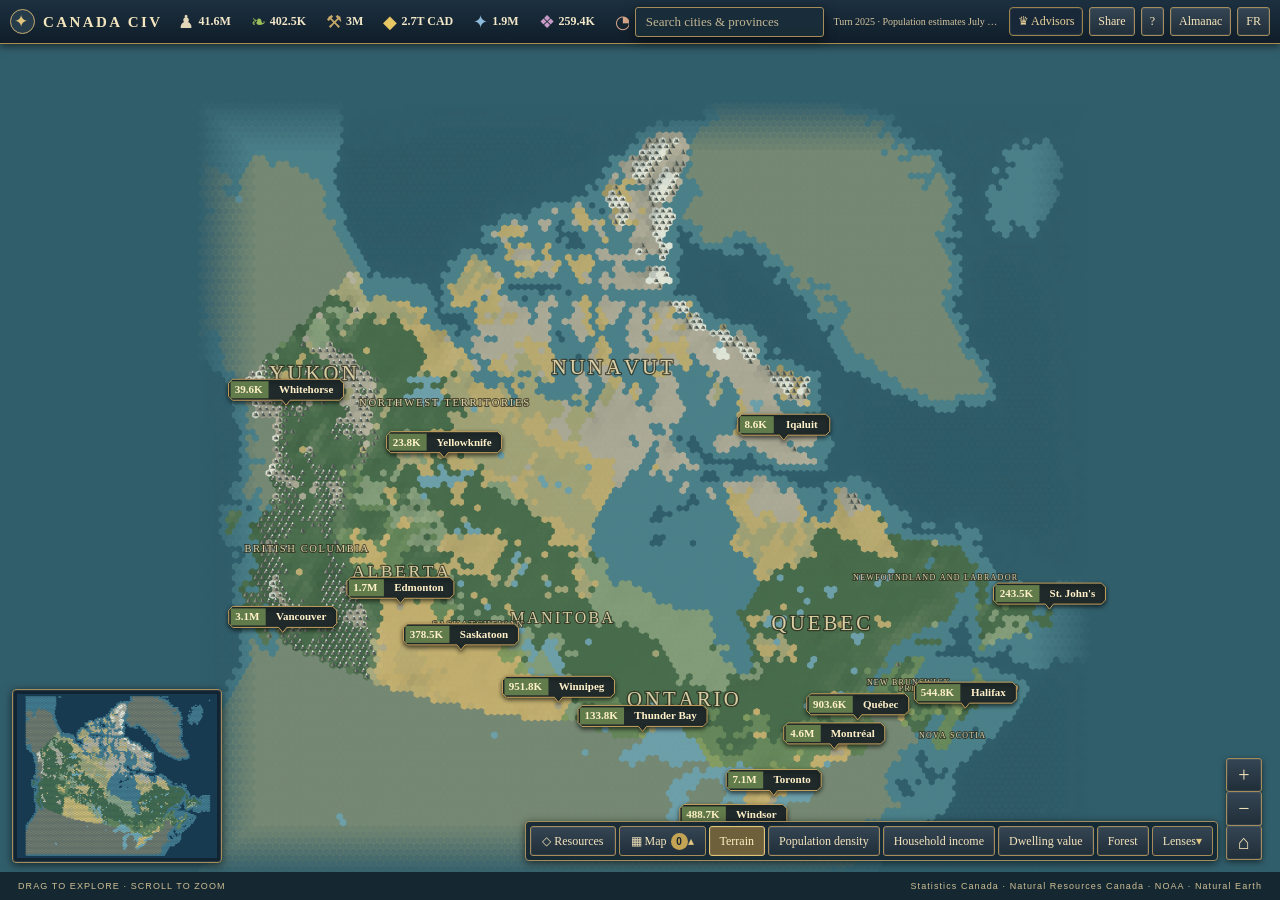
==== commit e5fc2058: "ws-m2-ui: match usaciv chrome, City View tabs, and map labels" ====
--- a/web/index.html
+++ b/web/index.html
@@ -16,16 +16,18 @@
   <canvas id="map" aria-label="Map of Canada"></canvas>
   <header>
     <div class="brand"><span class="leaf" aria-hidden="true">✦</span><div><b>CANADA CIV</b><small id="subtitle">A living atlas of the land</small></div></div>
-    <div class="header-right"><span class="tag" id="vintage">THE LAND · 2021 / 2020</span><button id="lang" aria-label="Français">FR</button><button id="help" aria-label="Help">?</button></div>
+    <div id="yield-bar"></div>
+    <div id="search-root"></div>
+    <div id="advisors-root"></div>
+    <div id="share-root"></div>
+    <button id="help" aria-label="Help">?</button>
+    <div id="almanac-root"></div>
+    <button id="lang" aria-label="Français">FR</button>
+    <span class="tag" id="vintage">THE LAND · 2021 / 2020</span>
   </header>
-  <div id="yield-bar"></div>
-  <div id="lens-bar"></div>
-  <div id="search-root"></div>
+  <div id="bottom-toolbar"><div id="layer-root"></div><div id="lens-bar"></div></div>
   <div id="panel-root"></div>
   <div id="legend-root"></div>
-  <div id="almanac-root"></div>
-  <div id="share-root"></div>
-  <div id="advisors-root"></div>
   <div id="loading">Surveying the land…</div>
   <div class="minimap-frame"><canvas id="minimap" tabindex="0" width="200" height="164" aria-label="Overview map; drag to navigate"></canvas></div>
   <div class="controls"><button id="plus" aria-label="Zoom in">+</button><button id="minus" aria-label="Zoom out">−</button><button id="home" aria-label="Reset view">⌂</button></div>
--- a/web/css/panels.css
+++ b/web/css/panels.css
@@ -89,3 +89,28 @@
   body .yield-report { top: 210px; max-height: calc(100vh - 240px); }
   body .city-roster { top: 210px; }
 }
+
+/* City View: wider summary and horizontal tabs, with the detail below. */
+@media (min-width: 901px) {
+  .cc-city-panel { right: 0; bottom: 0; width: min(455px, 42vw); }
+}
+.cc-city-panel .cc-panel-header { padding: 14px 16px 10px; }
+.cc-city-panel .cc-panel-header h2 { padding-right: 36px; text-transform: uppercase; }
+.city-type-badge { display: inline-block; margin: 3px 0 8px; padding: 4px 10px; border: 1px solid #c5a864; border-radius: 12px; background: #294b6b; color: #f5e3b5; font: 10px Georgia, serif; letter-spacing: .05em; }
+.city-head-stats { margin-top: 5px; }
+.city-head-stats .cc-stat { padding: 7px 9px; }
+.city-head-stats .cc-stat-value { font-size: 15px; }
+.city-medals { display: grid; grid-template-columns: repeat(4, minmax(0, 1fr)); margin: 8px 0 0; gap: 4px; }
+.city-medal { display: flex; flex-direction: column; align-items: center; gap: 3px; color: #cdbf9e; font: 9px Arial, sans-serif; text-align: center; text-transform: uppercase; }
+.city-medal-disc { display: grid; place-items: center; width: 40px; height: 40px; border: 2px solid #c2a25e; border-radius: 50%; background: radial-gradient(circle at 35% 25%, #f6f3e8, #aab5b9 65%, #65747d); color: #202b30; box-shadow: inset 0 0 0 2px #30414b, 0 2px 4px #0009; font: bold 11px Georgia, serif; }
+.cc-city-panel .cc-panel-tabs { overflow-x: auto; gap: 2px; padding: 5px; scrollbar-width: thin; }
+.cc-city-panel .cc-panel-tab { flex: 0 0 auto; padding: 7px 8px; font-size: 10px; }
+.cc-city-panel .cc-panel-body { padding: 13px 16px 24px; }
+.city-district-plaques { display: block; max-width: 100%; }
+.city-chart { display: flex; align-items: stretch; height: 125px; gap: 8px; padding: 10px 4px 0; border-bottom: 1px solid #a28f5c55; }
+.city-chart-column { display: flex; flex: 1; min-width: 0; flex-direction: column; align-items: center; justify-content: end; gap: 3px; color: #c7b991; font: 10px Arial, sans-serif; }
+.city-chart-value { font-size: 9px; overflow-wrap: anywhere; text-align: center; }
+.city-chart-bar { width: min(35px, 80%); min-height: 2px; background: linear-gradient(#b7c87b, #718742); border: 1px solid #c0ba77; }
+@media (max-width: 900px) {
+  .cc-city-panel { width: 100%; }
+}
--- a/web/css/lenses.css
+++ b/web/css/lenses.css
@@ -51,3 +51,29 @@
   .lens-dock > .lens-choice:nth-child(n+3) { display: none; }
   .lens-legend__range input { max-width: 100%; }
 }
+
+/* The resource and map controls lead the same dock as the quick lenses. */
+#bottom-toolbar { position: absolute; right: 62px; bottom: 39px; z-index: 6; display: flex; align-items: stretch; gap: 3px; max-width: calc(100vw - 290px); padding: 4px; border: 1px solid #a48c5b; border-radius: 4px; background: #142633ed; box-shadow: 0 2px 8px #0009; }
+#bottom-toolbar #lens-bar { position: static; max-width: none; }
+#bottom-toolbar .lens-dock { gap: 3px; padding: 0; border: 0; background: transparent; box-shadow: none; }
+#bottom-toolbar .lens-choice, #bottom-toolbar .lens-picker summary { min-height: 30px; }
+#bottom-toolbar .lens-picker summary::after { content: ' ▾'; }
+@media (min-width: 901px) {
+  body:has(.cc-city-panel:not([hidden])) #bottom-toolbar { right: calc(min(455px, 42vw) + 10px); }
+  body:has(.cc-panel:not(.cc-city-panel):not([hidden])) #bottom-toolbar { right: calc(min(410px, 100vw - 24px) + 22px); }
+}
+@media (max-width: 700px) {
+  #bottom-toolbar { left: 8px; right: 8px; bottom: 156px; max-width: none; }
+  #bottom-toolbar #lens-bar { position: static; flex: 1 1 auto; min-width: 0; }
+  #bottom-toolbar .lens-dock { justify-content: flex-end; }
+  #bottom-toolbar .lens-dock > .lens-choice:nth-child(n+3) { display: none; }
+  #bottom-toolbar .lens-picker-menu { right: 0; bottom: calc(100% + 6px); }
+}
+@media (min-width: 1100px) {
+  body:has(.cc-panel:not([hidden])) #bottom-toolbar,
+  body:has(.cc-panel:not([hidden])) #legend-root { right: calc(min(455px, 42vw) + 10px); }
+  body:has(.cc-panel:not([hidden])) #bottom-toolbar { max-width: calc(100vw - min(455px, 42vw) - 235px); }
+}
+@media (min-width: 1100px) and (max-width: 1400px) {
+  body:has(.cc-panel:not([hidden])) .lens-dock > .lens-choice:nth-child(n+3) { display: none; }
+}
--- a/web/css/chrome.css
+++ b/web/css/chrome.css
@@ -10,7 +10,7 @@
 .almanac-launch, .share-trigger { position: absolute; z-index: 5; top: 55px; }
 .almanac-launch { right: 108px; }
 .share-trigger { right: 14px; }
-.almanac-overlay, .share-overlay { position: fixed; z-index: 20; inset: 0; display: grid; place-items: center; padding: 18px; background: #07141dcc; }
+.almanac-overlay, .share-overlay { position: fixed; z-index: 40; inset: 0; display: grid; place-items: center; padding: 18px; background: #07141dcc; }
 .almanac-overlay[hidden], .share-overlay[hidden], .search-results[hidden] { display: none; }
 .almanac-dialog, .share-dialog { width: min(760px, 100%); max-height: min(90vh, 850px); overflow: auto; padding: 22px; color: #f3e5bd; background: #1b2d39; border: 1px solid #c2a569; border-radius: 3px; box-shadow: 0 8px 32px #000b; line-height: 1.5; }
 .share-dialog { width: min(520px, 100%); }
@@ -44,7 +44,7 @@
 .almanac-launch, .share-trigger { top: 7px; z-index: 6; }
 .almanac-launch { right: 12px; }
 .share-trigger { right: 105px; }
-#dialog { z-index: 20; }
+body #dialog { z-index: 50; }
 @media (max-width: 900px) {
   header { height: 42px; padding: 0 8px; }
   .header-right { right: 8px; }
@@ -63,3 +63,73 @@
   body .share-trigger { left: 105px; right: auto; }
   body .adv-launch { left: auto; right: 8px; }
 }
+
+/* One continuous desktop bar. The roots remain in the header so their
+   fixed overlays can be managed by their own modules. */
+header { height: 44px; display: flex; justify-content: flex-start; gap: 6px; padding: 0 10px; }
+header .brand { order: 1; flex: 0 0 auto; }
+header #yield-bar, header #advisors-root, header #share-root, header #almanac-root { display: contents; }
+header .yield-strip { order: 2; display: flex; align-items: center; flex: 0 1 auto; min-width: 0; overflow: hidden; }
+header .yield-turn { order: 4; flex: 0 1 190px; min-width: 0; max-width: 190px; overflow: hidden; text-overflow: ellipsis; margin: 0; padding: 0 3px; white-space: nowrap; }
+body header #search-root { position: relative; order: 3; top: auto; left: auto; right: auto; flex: 0 1 210px; width: auto; min-width: 110px; margin-left: auto; }
+header .search-results { position: absolute; left: 0; right: 0; }
+body header .adv-launch, body header .share-trigger, body header .almanac-launch, header #help, header #lang { position: static; flex: 0 0 auto; margin: 0; padding: 5px 8px; min-height: 29px; font-size: 12px; }
+header .adv-launch { order: 5; }
+header .share-trigger { order: 6; }
+header #help { order: 7; }
+header .almanac-launch { order: 8; }
+header #lang { order: 9; }
+header #vintage { display: none; }
+header .yield-chip { flex: 0 0 auto; }
+header .adv-panel { top: 44px; }
+.almanac-overlay, .share-overlay { z-index: 50; }
+body #dialog { z-index: 60; }
+@media (min-width: 901px) {
+  body .cc-panel { top: 45px; }
+  body .yield-report, body .city-roster { top: 50px; }
+}
+@media (max-width: 1100px) and (min-width: 701px) {
+  header .yield-turn { flex-basis: 82px; }
+  header .brand { letter-spacing: .08em; }
+  header .yield-chip { padding-left: 4px; padding-right: 4px; }
+  body header #search-root { flex-basis: 145px; }
+}
+@media (max-width: 700px) {
+  header { height: 126px; align-items: flex-start; padding: 6px 8px; }
+  header .brand { height: 30px; }
+  header #yield-bar { position: absolute; top: 40px; left: 0; right: 0; display: flex; height: 40px; min-height: 0; padding: 0 6px; overflow-x: auto; background: #172b39; border: 0; border-top: 1px solid #a48c5b66; border-bottom: 1px solid #a48c5b66; box-shadow: none; }
+  header .yield-strip { display: flex; flex: 0 0 auto; overflow: visible; }
+  header .yield-turn { flex: 0 0 auto; align-self: center; max-width: none; font-size: 10px; }
+  body header #search-root { position: absolute; top: 86px; left: 8px; right: auto; width: calc(100% - 185px); min-width: 0; margin: 0; }
+  body header .adv-launch, body header .share-trigger, body header .almanac-launch, header #help, header #lang { position: absolute; top: 7px; min-height: 28px; padding: 4px 6px; }
+  body header .adv-launch { left: auto; right: 163px; }
+  body header .share-trigger { left: auto; right: 111px; }
+  body header .almanac-launch { left: auto; right: 8px; }
+  header #help { right: 82px; }
+  header #lang { right: 51px; }
+  header .adv-panel { top: auto; }
+}
+@media (max-width: 430px) {
+  body header .adv-launch { top: 87px; right: 103px; }
+  body header .share-trigger { top: 87px; right: 53px; }
+  body header .almanac-launch { top: 87px; right: 8px; max-width: 42px; overflow: hidden; }
+  header #help { right: 41px; }
+  header #lang { right: 8px; }
+  body header #search-root { width: calc(100% - 190px); }
+}
+@media (min-width: 901px) {
+  body .cc-panel, body .yield-report, body .city-roster { top: 44px; }
+  body .yield-report { max-height: calc(100vh - 55px); }
+}
+@media (max-width: 700px) {
+  header #yield-bar { flex-direction: row; gap: 2px; overflow-y: hidden; }
+}
+@media (max-width: 430px) {
+  body header .adv-launch { right: 124px; }
+  body header .share-trigger { right: 73px; }
+  body header .almanac-launch { right: 8px; max-width: none; }
+  body header #search-root { width: calc(100% - 210px); }
+}
+/* Search results must stay above a selected-area panel. Modal surfaces are
+   portalled to the body and have their own higher stacking levels. */
+header { z-index: 19; }
--- a/web/css/advisors.css
+++ b/web/css/advisors.css
@@ -1,7 +1,7 @@
 /* Advisors dock: deliberately independent of the map and other panels. */
 .adv-launch { position: fixed; top: 14px; right: 196px; z-index: 22; padding: 6px 10px; border: 1px solid #9b834b; border-radius: 4px; background: #192838; color: #e9d39a; cursor: pointer; font: 12px Georgia, serif; }
 .adv-launch:hover, .adv-launch:focus-visible { background: #3a3529; outline: 2px solid #e0bb60; }
-.adv-panel { position: fixed; z-index: 38; top: 74px; bottom: 0; left: 0; width: min(420px, 100vw); display: flex; flex-direction: column; background: #142130; color: #e2d6b4; border: 1px solid #756440; box-shadow: 3px 0 20px #0009; font: 13px/1.45 system-ui, sans-serif; }
+.adv-panel { position: fixed; z-index: 18; top: 44px; bottom: 0; left: 0; width: min(420px, 100vw); display: flex; flex-direction: column; background: #142130; color: #e2d6b4; border: 1px solid #756440; box-shadow: 3px 0 20px #0009; font: 13px/1.45 system-ui, sans-serif; }
 .adv-panel[hidden] { display: none; }
 .adv-nav { display: flex; align-items: center; gap: 3px; padding: 8px; border-bottom: 1px solid #76623b; overflow-x: auto; flex-shrink: 0; }
 .adv-nav-button, .adv-close { flex: 0 0 auto; width: 27px; height: 27px; border: 1px solid #665d49; border-radius: 50%; color: #dfc991; background: #243444; cursor: pointer; }
--- a/web/css/layers.css
+++ b/web/css/layers.css
@@ -29,3 +29,10 @@
   .map-layers { left: 8px; right: auto; bottom: 204px; }
   .map-layer-panel { right: auto; left: 0; max-height: min(55vh, 460px); }
 }
+#bottom-toolbar .map-layers { position: static; display: flex; gap: 3px; padding: 0; border: 0; background: transparent; box-shadow: none; }
+#bottom-toolbar .map-layer-resource, #bottom-toolbar .map-layer-trigger { min-height: 30px; }
+.map-layer-count { display: inline-grid; place-items: center; min-width: 17px; height: 17px; margin-left: 4px; border-radius: 50%; background: #c3a354; color: #172633; font: bold 10px Arial, sans-serif; }
+@media (max-width: 700px) {
+  #bottom-toolbar .map-layer-menu { position: static; }
+  #bottom-toolbar .map-layer-panel { left: 0; right: auto; bottom: calc(100% + 6px); }
+}
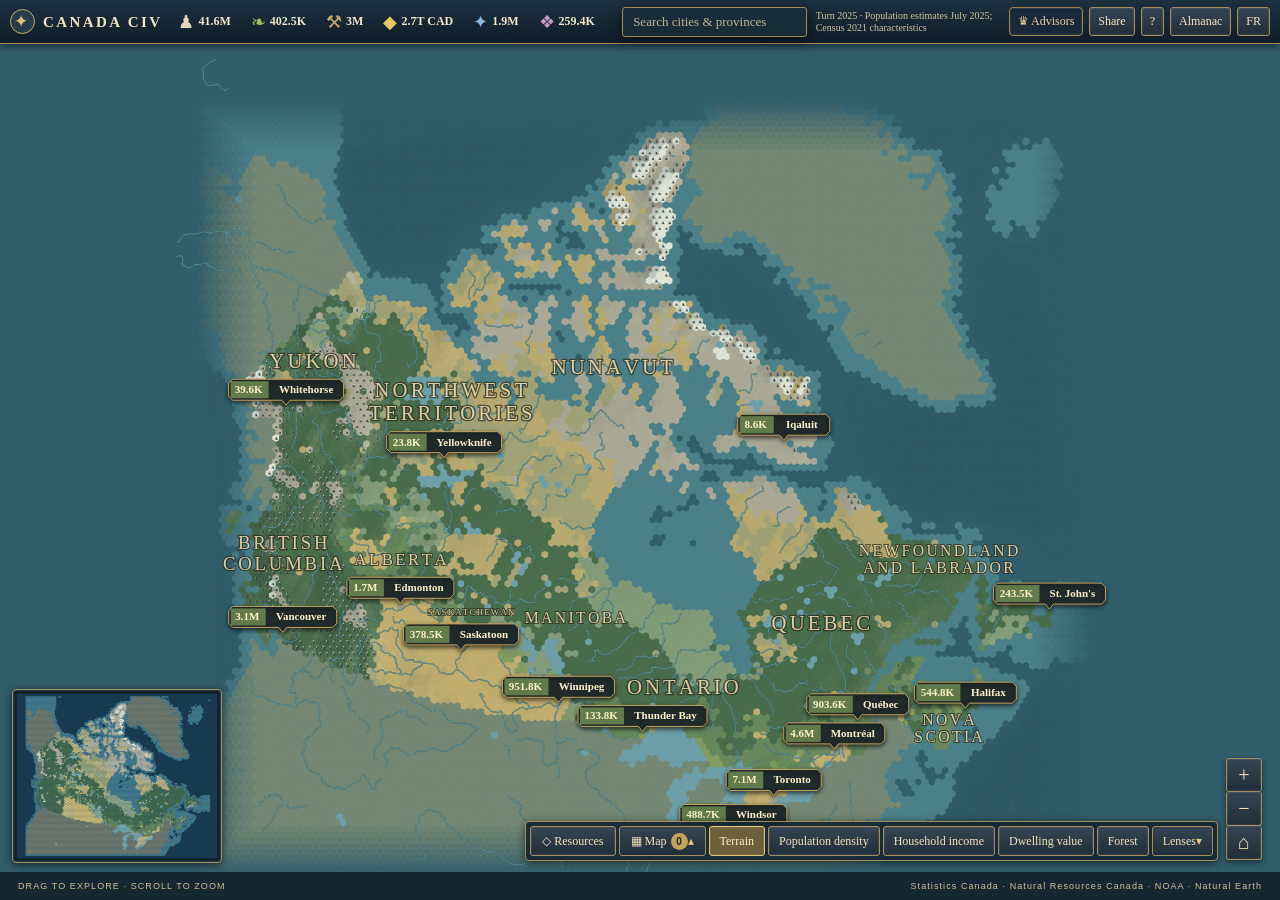
==== commit ed307439: "Compute ranks and tidy City View, header, loading, and share GDP-per-person and growth ranks come fr" ====
--- a/web/index.html
+++ b/web/index.html
@@ -28,7 +28,7 @@
   <div id="bottom-toolbar"><div id="layer-root"></div><div id="lens-bar"></div></div>
   <div id="panel-root"></div>
   <div id="legend-root"></div>
-  <div id="loading">Surveying the land…</div>
+  <div id="loading" role="status" aria-live="polite">Surveying the land…</div>
   <div class="minimap-frame"><canvas id="minimap" tabindex="0" width="200" height="164" aria-label="Overview map; drag to navigate"></canvas></div>
   <div class="controls"><button id="plus" aria-label="Zoom in">+</button><button id="minus" aria-label="Zoom out">−</button><button id="home" aria-label="Reset view">⌂</button></div>
   <footer><span id="hint">DRAG TO EXPLORE · SCROLL TO ZOOM</span><span id="credit">Statistics Canada · Natural Resources Canada · NOAA · Natural Earth</span></footer>
--- a/web/css/style.css
+++ b/web/css/style.css
@@ -18,7 +18,8 @@
 .minimap-frame { position: absolute; left: 12px; bottom: 37px; padding: 4px; border: 1px solid #a48c5b; border-radius: 4px; background: #122332; box-shadow: 0 2px 8px #0009, inset 0 0 0 1px #ffffff18; }
 #minimap { display: block; width: 200px; height: 164px; cursor: crosshair; touch-action: none; }
 footer { position: absolute; bottom: 0; left: 0; right: 0; padding: 9px 18px; display: flex; justify-content: space-between; gap: 12px; background: #111f29d9; font-size: 9px; pointer-events: none; }
-#loading { position: absolute; top: 50%; left: 50%; transform: translate(-50%, -50%); padding: 14px 24px; color: #f3e5bd; background: #142a36e8; border: 1px solid #a48c5b; box-shadow: 0 4px 18px #0008; font-size: 20px; white-space: nowrap; }
+#loading { position: fixed; z-index: 100; inset: 0; display: grid; place-items: center; padding: 24px; color: #e5cb87; background: #0d2236; font-size: 15px; letter-spacing: .2em; text-align: center; text-transform: uppercase; }
+#loading[hidden] { display: none; }
 #dialog { position: absolute; top: 55px; right: 14px; width: min(400px, 90vw); padding: 20px 24px; background: #1c2d38; border: 1px solid #c2a569; box-shadow: 0 5px 20px #0009; line-height: 1.6; }
 #close { float: right; }
 #dialog h2 { font-weight: normal; }
--- a/web/css/panels.css
+++ b/web/css/panels.css
@@ -103,8 +103,8 @@
 .city-medals { display: grid; grid-template-columns: repeat(4, minmax(0, 1fr)); margin: 8px 0 0; gap: 4px; }
 .city-medal { display: flex; flex-direction: column; align-items: center; gap: 3px; color: #cdbf9e; font: 9px Arial, sans-serif; text-align: center; text-transform: uppercase; }
 .city-medal-disc { display: grid; place-items: center; width: 40px; height: 40px; border: 2px solid #c2a25e; border-radius: 50%; background: radial-gradient(circle at 35% 25%, #f6f3e8, #aab5b9 65%, #65747d); color: #202b30; box-shadow: inset 0 0 0 2px #30414b, 0 2px 4px #0009; font: bold 11px Georgia, serif; }
-.cc-city-panel .cc-panel-tabs { overflow-x: auto; gap: 2px; padding: 5px; scrollbar-width: thin; }
-.cc-city-panel .cc-panel-tab { flex: 0 0 auto; padding: 7px 8px; font-size: 10px; }
+.cc-city-panel .cc-panel-tabs { flex-wrap: wrap; gap: 2px; padding: 5px; }
+.cc-city-panel .cc-panel-tab { flex: 1 1 auto; padding: 7px 4px; font-size: 9px; letter-spacing: .02em; white-space: nowrap; }
 .cc-city-panel .cc-panel-body { padding: 13px 16px 24px; }
 .city-district-plaques { display: block; max-width: 100%; }
 .city-chart { display: flex; align-items: stretch; height: 125px; gap: 8px; padding: 10px 4px 0; border-bottom: 1px solid #a28f5c55; }
--- a/web/css/chrome.css
+++ b/web/css/chrome.css
@@ -70,7 +70,7 @@
 header .brand { order: 1; flex: 0 0 auto; }
 header #yield-bar, header #advisors-root, header #share-root, header #almanac-root { display: contents; }
 header .yield-strip { order: 2; display: flex; align-items: center; flex: 0 1 auto; min-width: 0; overflow: hidden; }
-header .yield-turn { order: 4; flex: 0 1 190px; min-width: 0; max-width: 190px; overflow: hidden; text-overflow: ellipsis; margin: 0; padding: 0 3px; white-space: nowrap; }
+header .yield-turn { order: 4; flex: 0 0 190px; min-width: 0; max-width: 190px; margin: 0; padding: 0 3px; white-space: normal; line-height: 1.2; }
 body header #search-root { position: relative; order: 3; top: auto; left: auto; right: auto; flex: 0 1 210px; width: auto; min-width: 110px; margin-left: auto; }
 header .search-results { position: absolute; left: 0; right: 0; }
 body header .adv-launch, body header .share-trigger, body header .almanac-launch, header #help, header #lang { position: static; flex: 0 0 auto; margin: 0; padding: 5px 8px; min-height: 29px; font-size: 12px; }
@@ -133,3 +133,25 @@
 /* Search results must stay above a selected-area panel. Modal surfaces are
    portalled to the body and have their own higher stacking levels. */
 header { z-index: 19; }
+
+@media (max-width: 700px) {
+  /* The figures scroll as a strip while their vintage remains visible. */
+  header { height: 190px; }
+  header #yield-bar { top: 40px; height: 74px; flex-direction: column; align-items: stretch; gap: 0; padding: 0; overflow: visible; }
+  header .yield-strip { flex: 0 0 40px; min-width: 0; padding: 0 6px; overflow-x: auto; overflow-y: hidden; }
+  header .yield-turn { flex: 1 1 auto; align-self: stretch; max-width: none; padding: 2px 9px; font-size: 10px; line-height: 1.2; white-space: normal; }
+  body header #search-root { top: 119px; left: 8px; right: 8px; width: auto; }
+  body header .adv-launch, body header .share-trigger, body header .almanac-launch { top: 155px; }
+  body header .adv-launch { left: 8px; right: auto; }
+  body header .share-trigger { left: 50%; right: auto; transform: translateX(-50%); }
+  body header .almanac-launch { left: auto; right: 8px; max-width: none; }
+  header #help { right: 41px; }
+  header #lang { right: 8px; }
+  body .yield-report, body .city-roster { top: 195px; }
+  body .yield-report { max-height: calc(100vh - 225px); }
+  /* The remaining lenses stay available through the picker. */
+  body #bottom-toolbar .lens-dock > .lens-choice:nth-child(n+2) { display: none; }
+  body #bottom-toolbar .lens-dock { justify-content: flex-end; }
+  body #bottom-toolbar .map-layer-resource, body #bottom-toolbar .map-layer-trigger,
+  body #bottom-toolbar .lens-choice, body #bottom-toolbar .lens-picker summary { padding-left: 7px; padding-right: 7px; }
+}
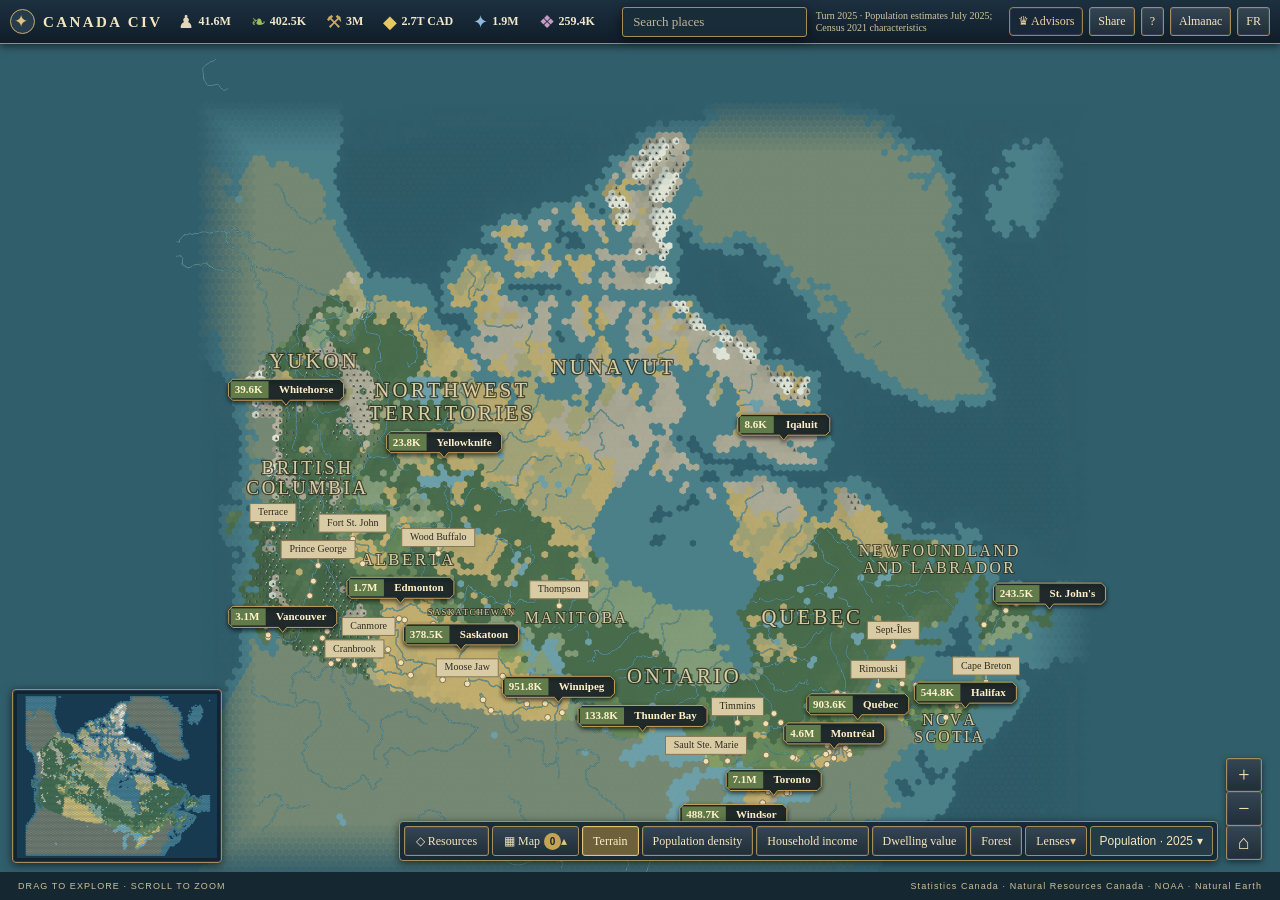
==== commit dcefaec5: "Wire towns, the disasters lens, and the population time slider Search, Town View and lighter map mar" ====
--- a/web/index.html
+++ b/web/index.html
@@ -6,11 +6,13 @@
   <title>Canada Civ</title>
   <link rel="stylesheet" href="css/style.css">
   <link rel="stylesheet" href="css/panels.css">
+  <link rel="stylesheet" href="css/town.css">
   <link rel="stylesheet" href="css/lenses.css">
   <link rel="stylesheet" href="css/chrome.css">
   <link rel="stylesheet" href="css/advisors.css">
   <link rel="stylesheet" href="css/citizens.css">
   <link rel="stylesheet" href="css/layers.css">
+  <link rel="stylesheet" href="css/timeslider.css">
 </head>
 <body>
   <canvas id="map" aria-label="Map of Canada"></canvas>
--- a/web/css/town.css
+++ b/web/css/town.css
@@ -0,0 +1,7 @@
+/* A compact panel for census agglomerations, without unsupported city yields. */
+@media (min-width: 901px) {
+  .cc-town-panel { width: min(340px, calc(100vw - 24px)); bottom: auto; max-height: calc(100vh - 130px); }
+}
+.town-pop-row { display: flex; justify-content: space-between; gap: 12px; padding: 9px 0; border-bottom: 1px solid #bda15a30; font: 12px/1.4 Arial, sans-serif; }
+.town-pop-row strong { color: #f2dfb0; font: bold 15px Georgia, serif; white-space: nowrap; }
+.town-pop-row small { display: block; margin-top: 3px; color: #c0b593; font: 10px Arial, sans-serif; }
--- a/web/css/advisors.css
+++ b/web/css/advisors.css
@@ -41,3 +41,8 @@
 .adv-rank.is-selected, .adv-table tr.is-selected { background: #485042; box-shadow: inset 3px 0 #d5b55e; }
 .adv-source a { color: #e4cb89; }
 .adv-selection { padding: 7px 9px; color: #f0d995; background: #394336; border-left: 3px solid #d5b55e; }
+.adv-site { display: flex; align-items: baseline; justify-content: space-between; gap: 12px; padding: 6px 2px; border-bottom: 1px solid #36414a; }
+.adv-site > :last-child { flex-shrink: 0; color: #dfc990; text-align: right; }
+.adv-sort { padding: 2px 0; border: 0; background: none; color: inherit; font: inherit; font-weight: 600; text-align: inherit; cursor: pointer; }
+.adv-sort:hover, .adv-sort:focus-visible, .adv-place:focus-visible { color: #fff0b8; outline: 1px solid #d5b55e; }
+.adv-scatter circle.no-location { fill: #7a817b; stroke: #a8aea4; cursor: default; }
--- a/web/css/timeslider.css
+++ b/web/css/timeslider.css
@@ -0,0 +1,17 @@
+/* Population time control joins the existing map toolbar. */
+.time-slider { position: relative; flex: 0 0 auto; color: #f3e5bd; }
+.time-slider-trigger { display: flex; align-items: center; min-height: 30px; padding: 0 9px; border: 1px solid #a48c5b; border-radius: 3px; background: #243b48; cursor: pointer; font: 12px Arial, sans-serif; list-style: none; white-space: nowrap; }
+.time-slider-trigger::-webkit-details-marker { display: none; }
+.time-slider-trigger::after { content: ' ▾'; margin-left: 4px; }
+.time-slider[open] .time-slider-trigger::after { content: ' ▴'; }
+.time-slider-panel { position: absolute; right: 0; bottom: calc(100% + 6px); width: min(310px, calc(100vw - 24px)); padding: 12px; border: 1px solid #a48c5b; border-radius: 3px; background: #192d39; box-shadow: 0 4px 16px #0009; font: 12px/1.4 Arial, sans-serif; }
+.time-slider-label { display: inline-block; margin-right: 8px; }
+.time-slider-year { color: #f5dc91; font-weight: bold; }
+.time-slider-input { display: block; width: 100%; margin: 12px 0 0; accent-color: #d8bd79; }
+.time-slider-endpoints { display: flex; justify-content: space-between; color: #c9bd9d; }
+.time-slider-note { margin: 10px 0 0; color: #d0c4a3; }
+.time-slider-trigger:focus-visible, .time-slider-input:focus-visible { outline: 2px solid #fff1bd; outline-offset: 2px; }
+@media (max-width: 700px) {
+  #bottom-toolbar .time-slider-trigger { padding: 0 6px; }
+  .time-slider-panel { right: 0; }
+}
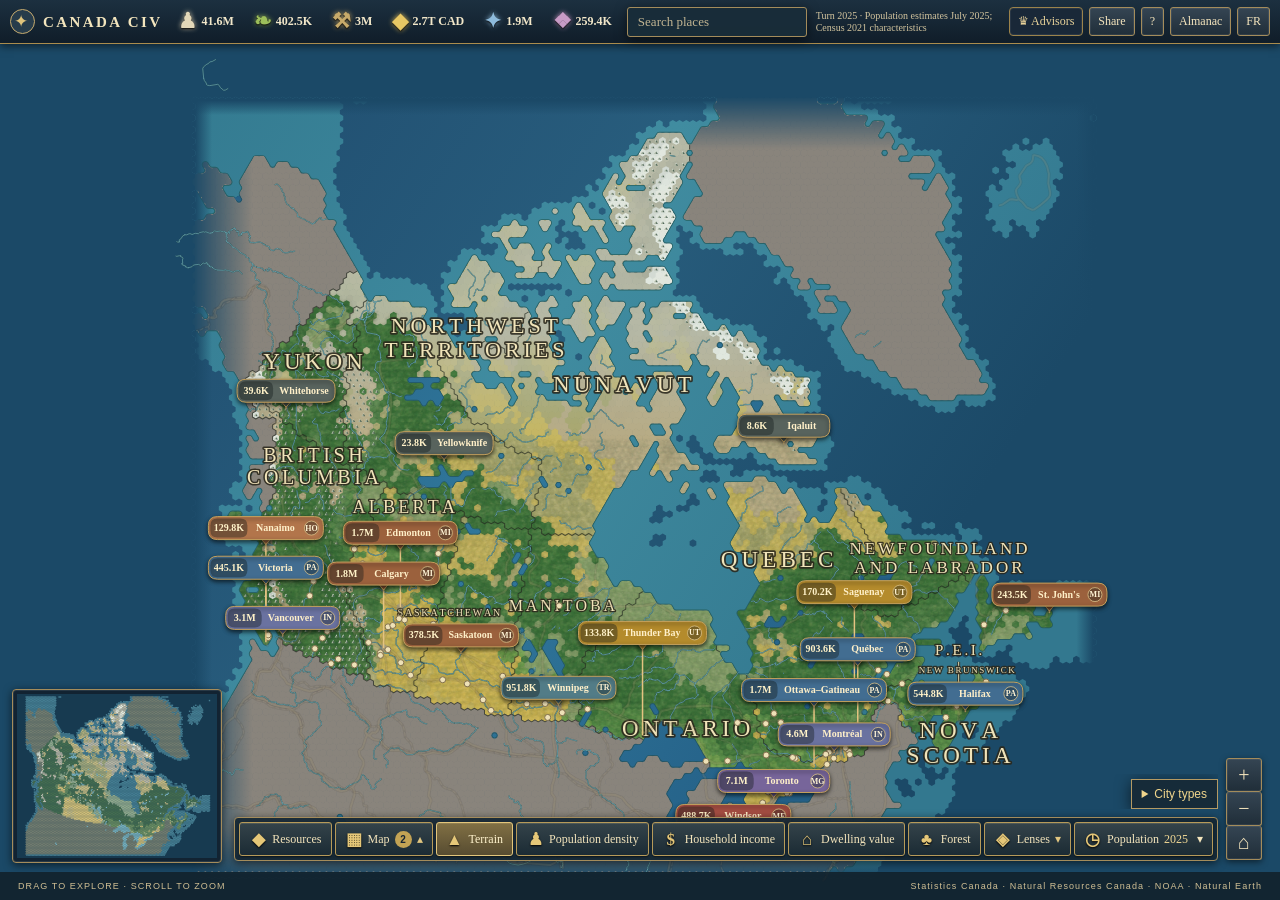
==== commit 1cdd63c9: "Serve the atlas under /canada-civ on shawnpang.xyz Set a document base when the page is mounted at t" ====
--- a/web/index.html
+++ b/web/index.html
@@ -4,6 +4,22 @@
   <meta charset="utf-8">
   <meta name="viewport" content="width=device-width, initial-scale=1">
   <title>Canada Civ</title>
+  <script>
+    // When this atlas is mounted at https://shawnpang.xyz/canada-civ,
+    // relative CSS, module, and data URLs must resolve under that prefix.
+    // The root deployment at canada-civ.vercel.app is left unchanged.
+    (function () {
+      var prefix = "/canada-civ";
+      var path = location.pathname;
+      if (path !== prefix && path.indexOf(prefix + "/") !== 0) return;
+      var base = document.createElement("base");
+      base.href = prefix + "/";
+      document.head.insertBefore(base, document.head.firstChild);
+      if (path === prefix) {
+        history.replaceState(null, "", prefix + "/" + location.search + location.hash);
+      }
+    })();
+  </script>
   <link rel="stylesheet" href="css/style.css">
   <link rel="stylesheet" href="css/panels.css">
   <link rel="stylesheet" href="css/town.css">
--- a/web/css/panels.css
+++ b/web/css/panels.css
@@ -2,7 +2,8 @@
 #yield-bar { position: absolute; z-index: 5; top: 44px; left: 0; right: 0; display: flex; align-items: stretch; gap: 2px; min-height: 48px; padding: 3px 12px; overflow-x: auto; scrollbar-width: thin; background: linear-gradient(#213747f5, #101d29f5); border-bottom: 1px solid #a48c5b; box-shadow: 0 3px 8px #0008; }
 .yield-chip { display: flex; flex: 0 0 auto; align-items: center; gap: 6px; padding: 4px 9px; background: transparent; border: 1px solid transparent; box-shadow: none; white-space: nowrap; }
 .yield-chip:hover, .yield-chip[aria-expanded="true"] { background: #5d502b99; border-color: #b59b62; }
-.yield-icon { color: #d9be77; font-size: 18px; }
+.yield-icon { flex: 0 0 auto; color: var(--yield-color, #d9be77); font: bold 21px/1 Georgia, serif; text-shadow: 0 1px 2px #000, 0 0 5px currentColor; }
+.yield-text { display: block; text-align: left; }
 .yield-label { display: block; color: #bdb392; font: 9px Arial, sans-serif; letter-spacing: .08em; text-transform: uppercase; }
 .yield-value { display: block; color: #f2e7c9; font: bold 13px Georgia, serif; font-variant-numeric: tabular-nums; }
 .yield-turn { align-self: center; margin-left: auto; padding: 0 8px; color: #d2c49e; font: 11px Georgia, serif; white-space: nowrap; }
@@ -52,7 +53,6 @@
   .city-roster { top: 93px; left: 8px; }
 }
 .yield-chip[aria-pressed="true"] { background: #5d502b99; border-color: #b59b62; }
-.yield-icon { color: var(--yield-color, #d9be77); }
 .yield-report-title small { color: #d2b66e; font: 10px Arial, sans-serif; letter-spacing: .14em; }
 .yield-report-total { color: #f2dfb0; font-weight: bold; }
 .yield-report-empty { color: #c0b593; font: 12px Arial, sans-serif; }
@@ -66,6 +66,12 @@
 .yield-label { display: none; }
 .yield-value { font-size: 12px; }
 .yield-turn { font-size: 10px; }
+/* Labels stack without increasing row height. Below this width the header
+   needs the space for every value and the complete vintage. */
+@media (min-width: 1800px) {
+  .yield-label { display: block; font-size: 8px; line-height: 1.1; letter-spacing: .03em; }
+  .yield-value { line-height: 1.15; }
+}
 @media (min-width: 1600px) {
   #yield-bar { top: 0; left: 158px; right: 535px; height: 44px; padding: 0 5px; background: transparent; border: 0; box-shadow: none; }
   .yield-chip { padding: 2px 5px; }
@@ -114,3 +120,32 @@
 @media (max-width: 900px) {
   .cc-city-panel { width: 100%; }
 }
+
+/* Hidden panels leave the layout after the fade in browsers supporting
+   discrete display transitions. Older browsers still hide them immediately. */
+.cc-panel, .almanac-overlay {
+  opacity: 1;
+  transition: opacity 200ms ease, display 200ms allow-discrete;
+}
+.cc-panel[hidden], .almanac-overlay[hidden] { opacity: 0; pointer-events: none; }
+@starting-style {
+  .cc-panel:not([hidden]), .almanac-overlay:not([hidden]) { opacity: 0; }
+}
+
+/* The legend is inserted as a new node when a lens changes. */
+.lens-legend { animation: legend-appear 200ms ease both; }
+@keyframes legend-appear { from { opacity: 0; } to { opacity: 1; } }
+@media (prefers-reduced-motion: reduce) {
+  .cc-panel, .almanac-overlay { transition: none; }
+  .lens-legend { animation: none; }
+}
+
+/* A compact city summary leaves room for the ranked medallions and detail. */
+.cc-city-panel .cc-panel-kicker, .cc-city-panel .cc-panel-section h3,
+.city-head-stats .cc-stat-label, .city-medal { font-variant: small-caps; }
+.cc-city-panel .cc-panel-header h2 { margin: 3px 0; }
+.city-head-stats { gap: 5px; }
+.city-head-stats .cc-stat { padding: 6px 8px; background: linear-gradient(145deg, #1b2c36, #0e1a24); }
+.city-head-stats .cc-stat-value { margin-top: 3px; font-variant-numeric: tabular-nums; }
+.city-medals { margin-top: 7px; }
+.city-medal { gap: 2px; letter-spacing: .04em; }
--- a/web/css/lenses.css
+++ b/web/css/lenses.css
@@ -77,3 +77,14 @@
 @media (min-width: 1100px) and (max-width: 1400px) {
   body:has(.cc-panel:not([hidden])) .lens-dock > .lens-choice:nth-child(n+3) { display: none; }
 }
+
+/* The city key stays compact until opened, alongside any active lens. */
+#legend-root { pointer-events: none; }
+.lens-legend, .city-type-legend { pointer-events: auto; }
+.city-type-legend-container { display: flex; justify-content: flex-end; margin-top: 5px; }
+.city-type-legend { max-width: 100%; color: #f3e5bd; border: 1px solid #b49a63; background: #172a37f2; box-shadow: 0 3px 15px #0009; font: 12px/1.35 Arial, sans-serif; }
+.city-type-legend__trigger { padding: 6px 10px; cursor: pointer; color: #f0d58c; }
+.city-type-legend__trigger:focus-visible { outline: 2px solid #fff1bd; outline-offset: -2px; }
+.city-type-legend__list { display: grid; gap: 5px; margin: 0; padding: 2px 10px 10px; list-style: none; }
+.city-type-legend__item { display: flex; align-items: center; gap: 8px; }
+.city-type-legend__swatch { display: inline-grid; flex: 0 0 25px; height: 20px; place-items: center; border: 1px solid #e6d5a4; border-radius: 10px; color: #fff8e4; font: bold 9px Arial, sans-serif; text-shadow: 0 1px 2px #000; }
--- a/web/css/chrome.css
+++ b/web/css/chrome.css
@@ -138,7 +138,10 @@
   /* The figures scroll as a strip while their vintage remains visible. */
   header { height: 190px; }
   header #yield-bar { top: 40px; height: 74px; flex-direction: column; align-items: stretch; gap: 0; padding: 0; overflow: visible; }
-  header .yield-strip { flex: 0 0 40px; min-width: 0; padding: 0 6px; overflow-x: auto; overflow-y: hidden; }
+  header .yield-strip { flex: 0 1 auto; min-width: 0; padding: 2px 8px 2px 6px; overflow-x: auto; overflow-y: hidden; flex-wrap: wrap; row-gap: 2px; }
+  header .yield-chip { font-size: 12px; }
+  /* Trailing space so a horizontal scroll still reveals the last chip if wrapping is not enough. */
+  header .yield-strip::after { content: ''; flex: 0 0 20px; }
   header .yield-turn { flex: 1 1 auto; align-self: stretch; max-width: none; padding: 2px 9px; font-size: 10px; line-height: 1.2; white-space: normal; }
   body header #search-root { top: 119px; left: 8px; right: 8px; width: auto; }
   body header .adv-launch, body header .share-trigger, body header .almanac-launch { top: 155px; }
@@ -155,3 +158,72 @@
   body #bottom-toolbar .map-layer-resource, body #bottom-toolbar .map-layer-trigger,
   body #bottom-toolbar .lens-choice, body #bottom-toolbar .lens-picker summary { padding-left: 7px; padding-right: 7px; }
 }
+
+@media (max-width: 700px) {
+  /* Search shares the action row, leaving more room for the map. Grid sizes
+     the translated buttons by their contents instead of clipping labels. */
+  header { height: 166px; display: grid; grid-template-columns: minmax(0, 1fr) repeat(3, max-content); grid-template-rows: 30px 86px 30px; align-items: center; gap: 4px; padding: 4px 8px; }
+  header .brand { grid-area: 1 / 1; }
+  header #help { grid-area: 1 / 3; position: static; }
+  header #lang { grid-area: 1 / 4; position: static; }
+  header #yield-bar { grid-area: 2 / 1 / 3 / -1; position: static; width: calc(100% + 16px); height: 86px; margin: 0 -8px; }
+  body header #search-root { grid-area: 3 / 1; position: relative; top: auto; left: auto; right: auto; width: 100%; min-width: 0; margin: 0; }
+  body header .adv-launch, body header .share-trigger, body header .almanac-launch { position: static; min-height: 30px; padding: 4px 6px; transform: none; }
+  body header .adv-launch { grid-area: 3 / 2; }
+  body header .share-trigger { grid-area: 3 / 3; }
+  body header .almanac-launch { grid-area: 3 / 4; }
+  body .yield-report, body .city-roster { top: 171px; }
+  body .yield-report { max-height: calc(100vh - 201px); }
+}
+
+/* A consistent brass-framed chip for each control in the map dock. */
+body #bottom-toolbar .map-layer-resource,
+body #bottom-toolbar .map-layer-trigger,
+body #bottom-toolbar .lens-dock > .lens-choice,
+body #bottom-toolbar .lens-picker > summary,
+body #bottom-toolbar .time-slider-trigger {
+  display: inline-flex;
+  align-items: center;
+  justify-content: center;
+  gap: 5px;
+  min-height: 34px;
+  padding: 5px 9px;
+  border: 1px solid #b69a59;
+  border-radius: 3px;
+  color: #f4e5bc;
+  background: linear-gradient(#34434a, #1b2b34);
+  box-shadow: inset 0 1px #e9d49a26, 0 1px 2px #0008;
+  font: 12px Georgia, serif;
+  white-space: nowrap;
+}
+body #bottom-toolbar .map-layer-resource:hover,
+body #bottom-toolbar .map-layer-trigger:hover,
+body #bottom-toolbar .lens-dock > .lens-choice:hover,
+body #bottom-toolbar .lens-picker > summary:hover,
+body #bottom-toolbar .time-slider-trigger:hover { background: #4a5140; }
+body #bottom-toolbar .map-layer-resource[aria-pressed="true"],
+body #bottom-toolbar .lens-dock > .lens-choice.is-active {
+  color: #fff3cd;
+  border-color: #e3c67b;
+  background: linear-gradient(#817044, #574c31);
+}
+body #bottom-toolbar .toolbar-icon {
+  display: inline-grid;
+  place-items: center;
+  flex: 0 0 18px;
+  width: 18px;
+  height: 19px;
+  color: #e5c778;
+  font: bold 17px/1 Georgia, serif;
+  text-shadow: 0 1px 2px #000;
+}
+body #bottom-toolbar .map-layer-count { margin-left: 0; }
+body #bottom-toolbar .time-slider-current { color: #f1d895; }
+@media (max-width: 430px) {
+  /* Accessible names remain on controls whose text is hidden for space. */
+  body #bottom-toolbar .map-layer-resource .toolbar-label,
+  body #bottom-toolbar .map-layer-trigger .toolbar-label,
+  body #bottom-toolbar .lens-dock > .lens-choice .toolbar-label,
+  body #bottom-toolbar .lens-picker > summary .toolbar-label,
+  body #bottom-toolbar .time-slider-trigger .toolbar-label { display: none; }
+}
--- a/web/css/advisors.css
+++ b/web/css/advisors.css
@@ -7,12 +7,12 @@
 .adv-nav-button, .adv-close { flex: 0 0 auto; width: 27px; height: 27px; border: 1px solid #665d49; border-radius: 50%; color: #dfc991; background: #243444; cursor: pointer; }
 .adv-nav-button.is-active, .adv-nav-button:hover, .adv-nav-button:focus-visible { border-color: var(--accent, #dfbb6d); color: #fff0bd; box-shadow: 0 0 0 2px #b98f42; outline: none; }
 .adv-close { margin-left: auto; font-size: 19px; line-height: 20px; }
-.adv-body { overflow-y: auto; padding: 17px 16px 30px; overscroll-behavior: contain; }
+.adv-body { flex: 1 1 auto; min-height: 0; overflow-y: scroll; padding: 17px 16px 56px; overscroll-behavior: contain; }
 .adv-kicker { color: #d0a95d; font-size: 10px; letter-spacing: .15em; text-transform: uppercase; }
 .adv-heading { margin: 2px 0 5px; color: #efd99e; font: 22px/1.15 Georgia, serif; font-variant: small-caps; }
-.adv-intro, .adv-note { margin: 0 0 14px; color: #b4aa90; font-size: 12px; }
-.adv-council { display: grid; gap: 6px; }
-.adv-card { display: flex; align-items: center; gap: 11px; width: 100%; padding: 8px; text-align: left; border: 1px solid #655b47; border-radius: 4px; color: inherit; background: linear-gradient(100deg, #283442, #111c29); cursor: pointer; }
+.adv-intro, .adv-note { margin: 0 0 8px; color: #b4aa90; font-size: 12px; }
+.adv-council { display: grid; gap: 4px; }
+.adv-card { display: flex; align-items: center; gap: 11px; width: 100%; padding: 6px 8px; text-align: left; border: 1px solid #655b47; border-radius: 4px; color: inherit; background: linear-gradient(100deg, #283442, #111c29); cursor: pointer; }
 .adv-card:hover, .adv-card:focus-visible, .adv-rank:hover, .adv-rank:focus-visible { border-color: var(--accent, #d7b56b); background: #2e3940; outline: none; }
 .adv-medallion { display: inline-grid; place-items: center; flex: 0 0 auto; width: 31px; height: 31px; border-radius: 50%; border: 2px solid var(--accent, #d1b878); box-shadow: inset 0 0 0 2px #152231; color: #fff0be; background: #514b38; font: 19px Georgia, serif; }
 .adv-medallion-large { width: 54px; height: 54px; font-size: 30px; }
@@ -36,7 +36,7 @@
 .adv-control { display: grid; gap: 3px; color: #d6c59e; font-size: 11px; }.adv-control select { width: 100%; min-height: 36px; padding: 5px; background: #1c2d3c; color: #f1e4c6; border: 1px solid #76694d; border-radius: 3px; }
 .adv-scatter { display: block; width: 100%; background: #101c29; border: 1px solid #4e554e; }.adv-scatter circle { fill: #d5b75f; stroke: #f5df9c; cursor: pointer; }.adv-scatter circle:hover, .adv-scatter circle:focus { fill: #fff1b5; outline: none; stroke: #fff; stroke-width: 2px; }
 .adv-table-scroll { max-height: 320px; overflow: auto; }.adv-table { width: 100%; border-collapse: collapse; font-size: 11px; }.adv-table th, .adv-table td { padding: 6px; border-bottom: 1px solid #36414a; text-align: right; }.adv-table th:first-child, .adv-table td:first-child { text-align: left; }.adv-table th { position: sticky; top: 0; background: #1b2a38; color: #d8c898; }.adv-place { padding: 2px 0; color: #e7d59d; background: none; border: 0; text-align: left; text-decoration: underline; cursor: pointer; }
-@media (max-width: 700px) { .adv-launch { top: 57px; right: 8px; } .adv-panel { top: auto; bottom: 0; width: 100%; max-height: 72vh; border-radius: 10px 10px 0 0; } .adv-body { min-height: 0; } }
+@media (max-width: 700px) { .adv-launch { top: 57px; right: 8px; } .adv-panel { top: auto; bottom: 0; width: 100%; max-height: 72vh; border-radius: 10px 10px 0 0; } }
 .adv-card-copy .adv-card-title { color: #c8a35b; font-size: 9px; letter-spacing: .08em; text-transform: uppercase; }
 .adv-rank.is-selected, .adv-table tr.is-selected { background: #485042; box-shadow: inset 3px 0 #d5b55e; }
 .adv-source a { color: #e4cb89; }
@@ -46,3 +46,8 @@
 .adv-sort { padding: 2px 0; border: 0; background: none; color: inherit; font: inherit; font-weight: 600; text-align: inherit; cursor: pointer; }
 .adv-sort:hover, .adv-sort:focus-visible, .adv-place:focus-visible { color: #fff0b8; outline: 1px solid #d5b55e; }
 .adv-scatter circle.no-location { fill: #7a817b; stroke: #a8aea4; cursor: default; }
+
+.adv-panel { opacity: 1; transition: opacity 200ms ease, display 200ms allow-discrete; }
+.adv-panel[hidden] { opacity: 0; pointer-events: none; }
+@starting-style { .adv-panel:not([hidden]) { opacity: 0; } }
+@media (prefers-reduced-motion: reduce) { .adv-panel { transition: none; } }
--- a/web/css/timeslider.css
+++ b/web/css/timeslider.css
@@ -1,4 +1,13 @@
 /* Population time control joins the existing map toolbar. */
+/* Let controls flow onto another row when a side panel reduces their space. */
+#bottom-toolbar { flex-wrap: wrap; justify-content: flex-end; }
+#bottom-toolbar #lens-bar { min-width: 0; max-width: 100%; }
+#bottom-toolbar .lens-dock { flex-wrap: wrap; }
+@media (min-width: 901px) {
+  body:has(.cc-panel:not([hidden])) #bottom-toolbar {
+    max-width: calc(100vw - min(455px, 42vw) - 235px);
+  }
+}
 .time-slider { position: relative; flex: 0 0 auto; color: #f3e5bd; }
 .time-slider-trigger { display: flex; align-items: center; min-height: 30px; padding: 0 9px; border: 1px solid #a48c5b; border-radius: 3px; background: #243b48; cursor: pointer; font: 12px Arial, sans-serif; list-style: none; white-space: nowrap; }
 .time-slider-trigger::-webkit-details-marker { display: none; }
